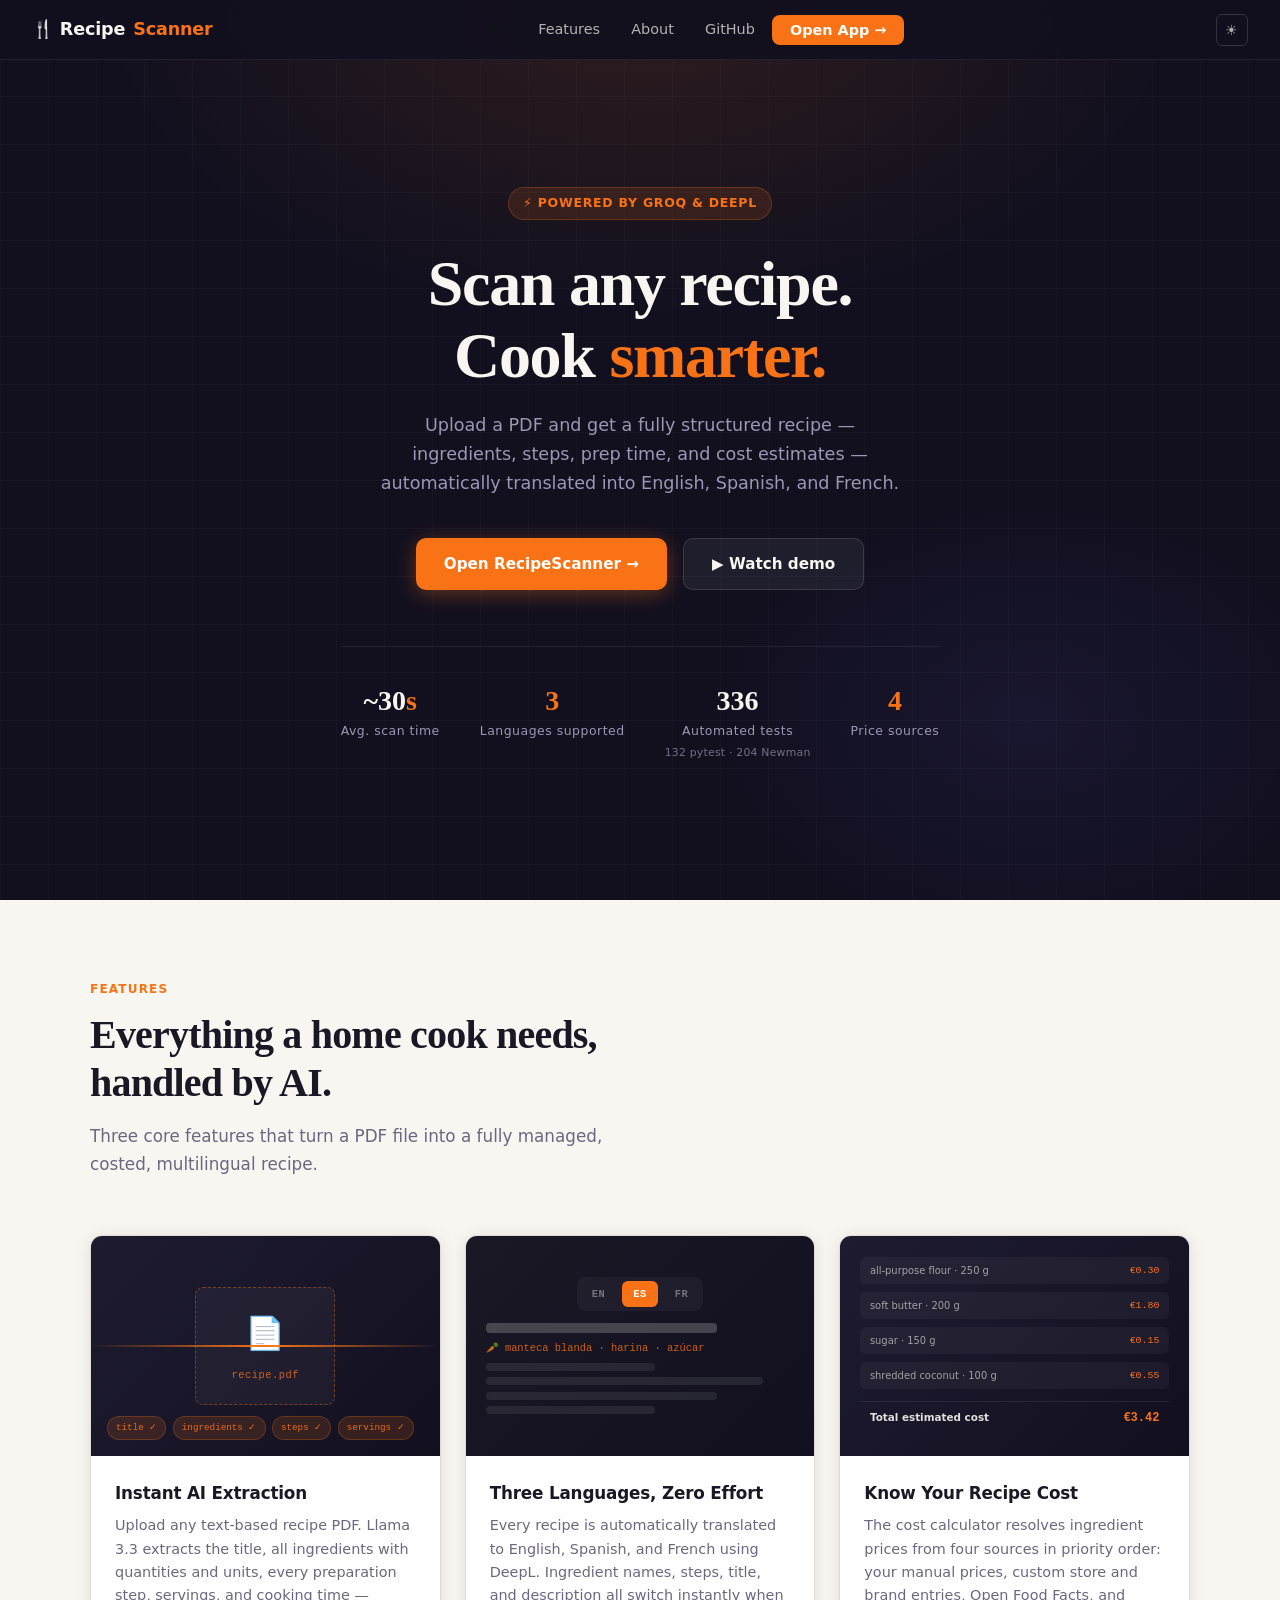
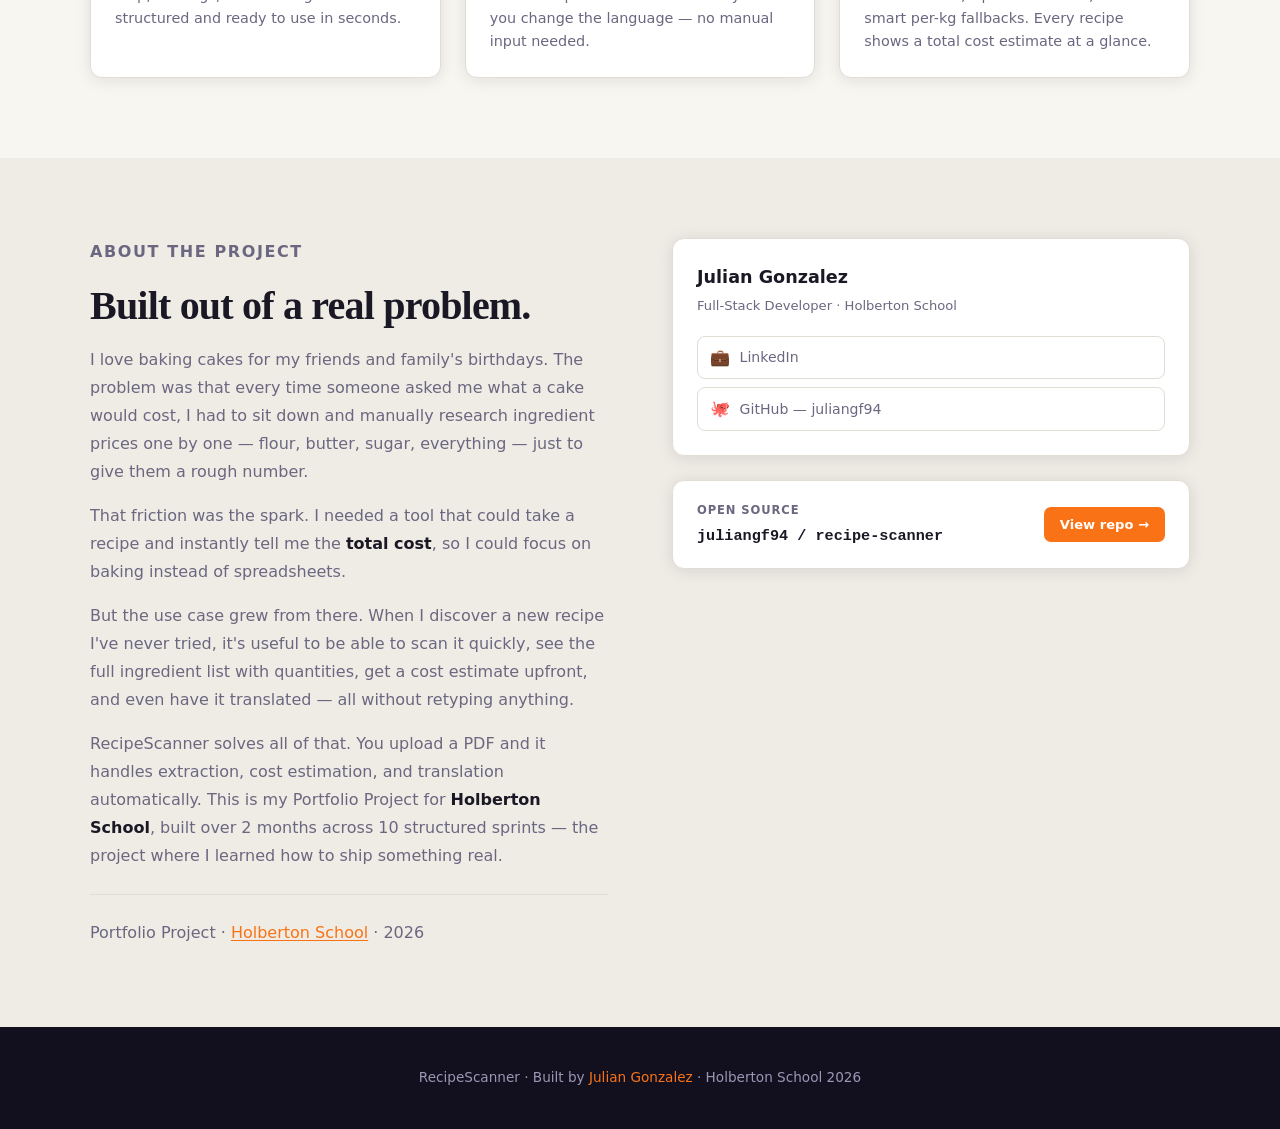
==== landing_page/index.html @ d2ea1125 "feat: show pytest/Newman breakdown under test count on landing page Add "132 pytest · 204 Newman" su" ====
<!doctype html>
<html lang="en" data-theme="light">
<head>
  <meta charset="UTF-8">
  <meta name="viewport" content="width=device-width, initial-scale=1.0">
  <title>RecipeScanner — AI-Powered Recipe Management</title>
  <meta name="description" content="Upload any recipe PDF and get a fully structured recipe with ingredients, steps, and cost estimates — in three languages. Powered by Llama 3.3.">
  <link rel="icon" href="data:image/svg+xml,<svg xmlns=%22http://www.w3.org/2000/svg%22 viewBox=%220 0 100 100%22><text y=%22.9em%22 font-size=%2290%22>🍽️</text></svg>">
  <link rel="stylesheet" href="style.css">
</head>
<body>

  <!-- ── Nav ──────────────────────────────────────────────────────────── -->
  <nav>
    <a href="#" class="nav-logo">🍴 Recipe<span>Scanner</span></a>
    <ul class="nav-links">
      <li><a href="#features">Features</a></li>
      <li><a href="#about">About</a></li>
      <li><a href="https://github.com/juliangf94/recipe-scanner" target="_blank" rel="noopener">GitHub</a></li>
      <li><a href="https://recipes-scanner.netlify.app" target="_blank" rel="noopener" class="nav-cta">Open App →</a></li>
    </ul>
    <button class="nav-theme" onclick="toggleTheme()" title="Toggle theme" aria-label="Toggle dark/light mode">☀</button>
  </nav>

  <!-- ── Hero ─────────────────────────────────────────────────────────── -->
  <section class="hero" id="home">
    <div class="hero-content">
      <div class="hero-eyebrow">⚡ Powered by Groq &amp; DeepL</div>
      <h1>
        Scan any recipe.<br>
        Cook <em>smarter.</em>
      </h1>
      <p class="hero-sub">
        Upload a PDF and get a fully structured recipe — ingredients, steps, prep time, and cost estimates — automatically translated into English, Spanish, and French.
      </p>
      <div class="hero-actions">
        <a href="https://recipes-scanner.netlify.app" target="_blank" rel="noopener" class="btn-primary">
          Open RecipeScanner →
        </a>
        <a href="https://www.youtube.com/YOUR_DEMO_VIDEO" target="_blank" rel="noopener" class="btn-secondary">
          ▶ Watch demo
        </a>
      </div>
      <div class="hero-stats">
        <div class="hero-stat">
          <div class="hero-stat-num">~30<span>s</span></div>
          <div class="hero-stat-label">Avg. scan time</div>
        </div>
        <div class="hero-stat">
          <div class="hero-stat-num"><span>3</span></div>
          <div class="hero-stat-label">Languages supported</div>
        </div>
        <div class="hero-stat">
          <div class="hero-stat-num">336</div>
          <div class="hero-stat-label">Automated tests</div>
          <div class="hero-stat-sub">132 pytest · 204 Newman</div>
        </div>
        <div class="hero-stat">
          <div class="hero-stat-num"><span>4</span></div>
          <div class="hero-stat-label">Price sources</div>
        </div>
      </div>
    </div>
  </section>

  <!-- ── Features ──────────────────────────────────────────────────────── -->
  <section id="features">
    <div class="container">
      <div class="features-header">
        <p class="section-label">Features</p>
        <h2 class="section-title">Everything a home cook needs,<br>handled by AI.</h2>
        <p class="section-sub">Three core features that turn a PDF file into a fully managed, costed, multilingual recipe.</p>
      </div>
      <div class="features-grid">

        <!-- Feature 1 -->
        <div class="feature-card">
          <div class="feature-mockup mock-scan">
            <div class="mock-scan-inner">
              <div class="mock-pdf-icon">📄</div>
              <div class="mock-pdf-label">recipe.pdf</div>
            </div>
            <div class="mock-scan-bar"></div>
            <div class="mock-chips">
              <div class="mock-chip">title ✓</div>
              <div class="mock-chip">ingredients ✓</div>
              <div class="mock-chip">steps ✓</div>
              <div class="mock-chip">servings ✓</div>
            </div>
          </div>
          <div class="feature-body">
            <h3>Instant AI Extraction</h3>
            <p>Upload any text-based recipe PDF. Llama 3.3 extracts the title, all ingredients with quantities and units, every preparation step, servings, and cooking time — structured and ready to use in seconds.</p>
          </div>
        </div>

        <!-- Feature 2 -->
        <div class="feature-card">
          <div class="feature-mockup mock-lang">
            <div class="mock-lang-tabs">
              <div class="mock-lang-tab">EN</div>
              <div class="mock-lang-tab active">ES</div>
              <div class="mock-lang-tab">FR</div>
            </div>
            <div class="mock-recipe-lines">
              <div class="mock-line bold medium"></div>
              <div class="mock-lang-ing">🥕 manteca blanda · harina · azúcar</div>
              <div class="mock-line short"></div>
              <div class="mock-line long"></div>
              <div class="mock-line medium"></div>
              <div class="mock-line short"></div>
            </div>
          </div>
          <div class="feature-body">
            <h3>Three Languages, Zero Effort</h3>
            <p>Every recipe is automatically translated to English, Spanish, and French using DeepL. Ingredient names, steps, title, and description all switch instantly when you change the language — no manual input needed.</p>
          </div>
        </div>

        <!-- Feature 3 -->
        <div class="feature-card">
          <div class="feature-mockup mock-cost">
            <div class="mock-cost-row">
              <span class="mock-cost-name">all-purpose flour · 250 g</span>
              <span class="mock-cost-price">€0.30</span>
            </div>
            <div class="mock-cost-row">
              <span class="mock-cost-name">soft butter · 200 g</span>
              <span class="mock-cost-price">€1.80</span>
            </div>
            <div class="mock-cost-row">
              <span class="mock-cost-name">sugar · 150 g</span>
              <span class="mock-cost-price">€0.15</span>
            </div>
            <div class="mock-cost-row">
              <span class="mock-cost-name">shredded coconut · 100 g</span>
              <span class="mock-cost-price">€0.55</span>
            </div>
            <div class="mock-cost-total">
              <span class="mock-total-label">Total estimated cost</span>
              <span class="mock-total-val">€3.42</span>
            </div>
          </div>
          <div class="feature-body">
            <h3>Know Your Recipe Cost</h3>
            <p>The cost calculator resolves ingredient prices from four sources in priority order: your manual prices, custom store and brand entries, Open Food Facts, and smart per-kg fallbacks. Every recipe shows a total cost estimate at a glance.</p>
          </div>
        </div>

      </div>
    </div>
  </section>

  <!-- ── About ─────────────────────────────────────────────────────────── -->
  <section id="about">
    <div class="container">
      <div class="about-grid">
        <div class="about-story">
          <p class="section-label">About the project</p>
          <h2 class="section-title">Built out of a real problem.</h2>
          <p>
            I love baking cakes for my friends and family's birthdays. The problem was that every time someone asked me what a cake would cost, I had to sit down and manually research ingredient prices one by one — flour, butter, sugar, everything — just to give them a rough number.
          </p>
          <p>
            That friction was the spark. I needed a tool that could take a recipe and instantly tell me the <strong>total cost</strong>, so I could focus on baking instead of spreadsheets.
          </p>
          <p>
            But the use case grew from there. When I discover a new recipe I've never tried, it's useful to be able to scan it quickly, see the full ingredient list with quantities, get a cost estimate upfront, and even have it translated — all without retyping anything.
          </p>
          <p>
            RecipeScanner solves all of that. You upload a PDF and it handles extraction, cost estimation, and translation automatically. This is my Portfolio Project for <strong>Holberton School</strong>, built over 2 months across 10 structured sprints — the project where I learned how to ship something real.
          </p>
          <p class="holberton-note">
            Portfolio Project · <a href="https://www.holbertonschool.com" target="_blank" rel="noopener">Holberton School</a> · 2026
          </p>
        </div>
        <div class="about-links">
          <div class="about-dev-card">
            <div class="about-dev-name">Julian Gonzalez</div>
            <div class="about-dev-role">Full-Stack Developer · Holberton School</div>
            <div class="about-social-links">
              <a href="https://linkedin.com/in/julian-gonzalez-fernandez" target="_blank" rel="noopener" class="about-social-link">
                <span class="link-icon">💼</span> LinkedIn
              </a>
              <a href="https://github.com/juliangf94" target="_blank" rel="noopener" class="about-social-link">
                <span class="link-icon">🐙</span> GitHub — juliangf94
              </a>
            </div>
          </div>
          <div class="repo-card">
            <div class="repo-card-left">
              <div class="repo-card-label">Open source</div>
              <div class="repo-card-name">juliangf94 / recipe-scanner</div>
            </div>
            <a href="https://github.com/juliangf94/recipe-scanner" target="_blank" rel="noopener" class="repo-card-link">View repo →</a>
          </div>
        </div>
      </div>
    </div>
  </section>

  <!-- ── Footer ────────────────────────────────────────────────────────── -->
  <footer>
    <p>RecipeScanner · Built by <a href="https://github.com/juliangf94" target="_blank" rel="noopener">Julian Gonzalez</a> · Holberton School 2026</p>
  </footer>

  <script src="script.js"></script>

</body>
</html>
---- landing_page/style.css ----
/* ── Tokens ──────────────────────────────────────────────────────── */
:root {
  --bg:           #F8F6F1;
  --bg-alt:       #EFECE5;
  --bg-card:      #FFFFFF;
  --text:         #1A1825;
  --text-muted:   #6B6780;
  --accent:       #F97316;
  --accent-dark:  #EA6A0A;
  --border:       #E2DDD4;
  --hero-bg:      #12101F;
  --hero-text:    #F8F6F1;
  --hero-muted:   #9B97B4;
  --mono-bg:      #1E1B30;
  --shadow:       0 2px 16px rgba(18,16,31,0.10);
  --shadow-lg:    0 8px 40px rgba(18,16,31,0.14);
  --radius:       12px;
}
@media (prefers-color-scheme: dark) {
  :root {
    --bg:         #12101F;
    --bg-alt:     #1A1825;
    --bg-card:    #1E1B30;
    --text:       #F0EDE8;
    --text-muted: #9B97B4;
    --border:     #2D2A3E;
    --shadow:     0 2px 16px rgba(0,0,0,0.4);
    --shadow-lg:  0 8px 40px rgba(0,0,0,0.5);
  }
}
:root[data-theme="dark"] {
  --bg:         #12101F;
  --bg-alt:     #1A1825;
  --bg-card:    #1E1B30;
  --text:       #F0EDE8;
  --text-muted: #9B97B4;
  --border:     #2D2A3E;
  --shadow:     0 2px 16px rgba(0,0,0,0.4);
  --shadow-lg:  0 8px 40px rgba(0,0,0,0.5);
}
:root[data-theme="light"] {
  --bg:         #F8F6F1;
  --bg-alt:     #EFECE5;
  --bg-card:    #FFFFFF;
  --text:       #1A1825;
  --text-muted: #6B6780;
  --border:     #E2DDD4;
  --shadow:     0 2px 16px rgba(18,16,31,0.10);
  --shadow-lg:  0 8px 40px rgba(18,16,31,0.14);
}

/* ── Reset ───────────────────────────────────────────────────────── */
*, *::before, *::after { box-sizing: border-box; margin: 0; padding: 0; }
html { scroll-behavior: smooth; }
body {
  font-family: system-ui, -apple-system, 'Segoe UI', sans-serif;
  background: var(--bg);
  color: var(--text);
  line-height: 1.6;
  -webkit-font-smoothing: antialiased;
}
img { max-width: 100%; display: block; }
a { color: inherit; text-decoration: none; }

/* ── Nav ─────────────────────────────────────────────────────────── */
nav {
  position: fixed; top: 0; left: 0; right: 0;
  z-index: 100;
  background: rgba(18, 16, 31, 0.92);
  backdrop-filter: blur(12px);
  -webkit-backdrop-filter: blur(12px);
  border-bottom: 1px solid rgba(255,255,255,0.07);
  padding: 0 2rem;
  height: 60px;
  display: flex;
  align-items: center;
  justify-content: space-between;
  gap: 2rem;
}
.nav-logo {
  font-family: system-ui, sans-serif;
  font-weight: 700;
  font-size: 1.1rem;
  color: #F8F6F1;
  display: flex;
  align-items: center;
  gap: 0.5rem;
  letter-spacing: -0.01em;
}
.nav-logo span { color: var(--accent); }
.nav-links {
  display: flex;
  align-items: center;
  gap: 0.25rem;
  list-style: none;
}
.nav-links a {
  color: rgba(248,246,241,0.7);
  font-size: 0.9rem;
  padding: 0.4rem 0.85rem;
  border-radius: 6px;
  transition: color 0.15s, background 0.15s;
}
.nav-links a:hover { color: #F8F6F1; background: rgba(255,255,255,0.07); }
.nav-cta {
  background: var(--accent);
  color: #fff !important;
  font-weight: 600;
  padding: 0.45rem 1.1rem !important;
  border-radius: 8px !important;
  transition: background 0.15s !important;
}
.nav-cta:hover { background: var(--accent-dark) !important; }
.nav-theme {
  background: none;
  border: 1px solid rgba(255,255,255,0.15);
  color: rgba(248,246,241,0.7);
  width: 32px; height: 32px;
  border-radius: 6px;
  cursor: pointer;
  font-size: 0.9rem;
  display: flex; align-items: center; justify-content: center;
  transition: border-color 0.15s, color 0.15s;
}
.nav-theme:hover { border-color: rgba(255,255,255,0.3); color: #F8F6F1; }

/* ── Hero ────────────────────────────────────────────────────────── */
.hero {
  background: var(--hero-bg);
  min-height: 100vh;
  display: flex;
  flex-direction: column;
  align-items: center;
  justify-content: center;
  text-align: center;
  padding: 8rem 2rem 5rem;
  position: relative;
  overflow: hidden;
}
.hero::before {
  content: '';
  position: absolute; inset: 0;
  background:
    radial-gradient(ellipse 60% 50% at 50% 0%, rgba(249,115,22,0.12) 0%, transparent 70%),
    radial-gradient(ellipse 40% 40% at 80% 80%, rgba(107,92,246,0.08) 0%, transparent 60%);
  pointer-events: none;
}
/* Subtle grid */
.hero::after {
  content: '';
  position: absolute; inset: 0;
  background-image:
    linear-gradient(rgba(255,255,255,0.025) 1px, transparent 1px),
    linear-gradient(90deg, rgba(255,255,255,0.025) 1px, transparent 1px);
  background-size: 48px 48px;
  pointer-events: none;
}
.hero-content { position: relative; z-index: 1; max-width: 760px; }
.hero-eyebrow {
  display: inline-flex;
  align-items: center;
  gap: 0.5rem;
  background: rgba(249,115,22,0.12);
  border: 1px solid rgba(249,115,22,0.25);
  color: var(--accent);
  font-size: 0.78rem;
  font-weight: 600;
  letter-spacing: 0.06em;
  text-transform: uppercase;
  padding: 0.35rem 0.85rem;
  border-radius: 100px;
  margin-bottom: 1.75rem;
}
.hero h1 {
  font-family: Georgia, 'Times New Roman', serif;
  font-size: clamp(2.4rem, 6vw, 4rem);
  font-weight: 700;
  line-height: 1.12;
  color: var(--hero-text);
  letter-spacing: -0.02em;
  text-wrap: balance;
  margin-bottom: 1.25rem;
}
.hero h1 em {
  font-style: normal;
  color: var(--accent);
}
.hero-sub {
  font-size: 1.1rem;
  color: var(--hero-muted);
  max-width: 540px;
  margin: 0 auto 2.5rem;
  line-height: 1.65;
  text-wrap: balance;
}
.hero-actions {
  display: flex;
  gap: 1rem;
  justify-content: center;
  flex-wrap: wrap;
}
.btn-primary {
  display: inline-flex;
  align-items: center;
  gap: 0.5rem;
  background: var(--accent);
  color: #fff;
  font-weight: 700;
  font-size: 0.95rem;
  padding: 0.8rem 1.75rem;
  border-radius: 10px;
  transition: background 0.15s, transform 0.15s;
  box-shadow: 0 4px 20px rgba(249,115,22,0.35);
}
.btn-primary:hover { background: var(--accent-dark); transform: translateY(-1px); }
.btn-secondary {
  display: inline-flex;
  align-items: center;
  gap: 0.5rem;
  background: rgba(255,255,255,0.06);
  color: var(--hero-text);
  font-weight: 600;
  font-size: 0.95rem;
  padding: 0.8rem 1.75rem;
  border-radius: 10px;
  border: 1px solid rgba(255,255,255,0.12);
  transition: background 0.15s;
}
.btn-secondary:hover { background: rgba(255,255,255,0.1); }
.hero-stats {
  display: flex;
  gap: 2.5rem;
  justify-content: center;
  margin-top: 3.5rem;
  padding-top: 2.5rem;
  border-top: 1px solid rgba(255,255,255,0.07);
  flex-wrap: wrap;
}
.hero-stat { text-align: center; }
.hero-stat-num {
  font-family: Georgia, serif;
  font-size: 1.75rem;
  font-weight: 700;
  color: var(--hero-text);
  line-height: 1;
}
.hero-stat-num span { color: var(--accent); }
.hero-stat-label {
  font-size: 0.78rem;
  color: var(--hero-muted);
  letter-spacing: 0.04em;
  margin-top: 0.35rem;
}
.hero-stat-sub {
  font-size: 0.68rem;
  color: var(--hero-muted);
  opacity: 0.7;
  margin-top: 0.2rem;
  letter-spacing: 0.02em;
}

/* ── Sections ────────────────────────────────────────────────────── */
section { padding: 5rem 2rem; }
.container { max-width: 1100px; margin: 0 auto; }
.section-label {
  font-size: 0.75rem;
  font-weight: 700;
  letter-spacing: 0.1em;
  text-transform: uppercase;
  color: var(--accent);
  margin-bottom: 0.75rem;
}
.section-title {
  font-family: Georgia, 'Times New Roman', serif;
  font-size: clamp(1.75rem, 3.5vw, 2.5rem);
  font-weight: 700;
  letter-spacing: -0.02em;
  line-height: 1.2;
  color: var(--text);
  text-wrap: balance;
  margin-bottom: 1rem;
}
.section-sub {
  font-size: 1.05rem;
  color: var(--text-muted);
  max-width: 520px;
  line-height: 1.65;
}

/* ── Features ────────────────────────────────────────────────────── */
#features { background: var(--bg); }
.features-header { margin-bottom: 3.5rem; }
.features-grid {
  display: grid;
  grid-template-columns: repeat(3, 1fr);
  gap: 1.5rem;
}
.feature-card {
  background: var(--bg-card);
  border: 1px solid var(--border);
  border-radius: var(--radius);
  overflow: hidden;
  box-shadow: var(--shadow);
  transition: box-shadow 0.2s, transform 0.2s;
}
.feature-card:hover {
  box-shadow: var(--shadow-lg);
  transform: translateY(-3px);
}
.feature-mockup {
  height: 220px;
  background: var(--mono-bg);
  display: flex;
  align-items: center;
  justify-content: center;
  position: relative;
  overflow: hidden;
}
/* Mockup 1 — PDF scanner */
.mock-scan {
  background: linear-gradient(135deg, #1E1B30 0%, #12101F 100%);
}
.mock-scan-inner {
  width: 140px;
  background: rgba(255,255,255,0.04);
  border: 1.5px dashed rgba(249,115,22,0.4);
  border-radius: 8px;
  padding: 1.25rem;
  text-align: center;
}
.mock-pdf-icon {
  font-size: 2rem;
  margin-bottom: 0.5rem;
}
.mock-pdf-label {
  font-size: 0.65rem;
  color: rgba(249,115,22,0.8);
  font-family: 'Courier New', monospace;
  letter-spacing: 0.05em;
}
.mock-scan-bar {
  position: absolute;
  left: 0; right: 0;
  height: 2px;
  background: linear-gradient(90deg, transparent, var(--accent), transparent);
  animation: scan-anim 2.5s ease-in-out infinite;
}
@keyframes scan-anim {
  0%   { top: 20%; opacity: 0; }
  10%  { opacity: 1; }
  90%  { opacity: 1; }
  100% { top: 80%; opacity: 0; }
}
.mock-chips {
  position: absolute;
  bottom: 1rem; left: 1rem; right: 1rem;
  display: flex; gap: 0.4rem; flex-wrap: wrap;
}
.mock-chip {
  background: rgba(249,115,22,0.15);
  border: 1px solid rgba(249,115,22,0.25);
  color: rgba(249,115,22,0.9);
  font-size: 0.58rem;
  font-family: 'Courier New', monospace;
  padding: 0.2rem 0.5rem;
  border-radius: 100px;
}
/* Mockup 2 — Multilingual */
.mock-lang {
  background: linear-gradient(135deg, #1A1825 0%, #12101F 100%);
  flex-direction: column;
  gap: 0.75rem;
  padding: 1.25rem;
}
.mock-lang-tabs {
  display: flex;
  gap: 0.35rem;
  background: rgba(255,255,255,0.04);
  padding: 0.25rem;
  border-radius: 8px;
}
.mock-lang-tab {
  font-size: 0.65rem;
  font-weight: 700;
  font-family: 'Courier New', monospace;
  padding: 0.3rem 0.7rem;
  border-radius: 6px;
  color: rgba(248,246,241,0.4);
  letter-spacing: 0.05em;
}
.mock-lang-tab.active {
  background: var(--accent);
  color: #fff;
}
.mock-recipe-lines { width: 100%; display: flex; flex-direction: column; gap: 0.4rem; }
.mock-line {
  height: 8px;
  border-radius: 4px;
  background: rgba(255,255,255,0.08);
}
.mock-line.bold { background: rgba(255,255,255,0.2); height: 10px; }
.mock-line.short { width: 55%; }
.mock-line.medium { width: 75%; }
.mock-line.long { width: 90%; }
.mock-lang-ing {
  font-size: 0.65rem;
  font-family: 'Courier New', monospace;
  color: rgba(249,115,22,0.8);
}
/* Mockup 3 — Cost calculator */
.mock-cost {
  background: linear-gradient(135deg, #1E1B30 0%, #12101F 100%);
  flex-direction: column;
  gap: 0.5rem;
  padding: 1.25rem;
}
.mock-cost-row {
  display: flex;
  justify-content: space-between;
  align-items: center;
  padding: 0.35rem 0.6rem;
  background: rgba(255,255,255,0.04);
  border-radius: 6px;
  width: 100%;
}
.mock-cost-name {
  font-size: 0.62rem;
  color: rgba(248,246,241,0.6);
  font-family: system-ui, sans-serif;
}
.mock-cost-price {
  font-size: 0.62rem;
  color: var(--accent);
  font-family: 'Courier New', monospace;
  font-variant-numeric: tabular-nums;
}
.mock-cost-total {
  display: flex;
  justify-content: space-between;
  width: 100%;
  padding: 0.4rem 0.6rem;
  border-top: 1px solid rgba(255,255,255,0.08);
  margin-top: 0.25rem;
}
.mock-total-label {
  font-size: 0.65rem;
  font-weight: 700;
  color: rgba(248,246,241,0.9);
  font-family: system-ui, sans-serif;
}
.mock-total-val {
  font-size: 0.75rem;
  font-weight: 700;
  color: var(--accent);
  font-family: 'Courier New', monospace;
}

.feature-body { padding: 1.5rem; }
.feature-body h3 {
  font-size: 1.05rem;
  font-weight: 700;
  color: var(--text);
  margin-bottom: 0.5rem;
  letter-spacing: -0.01em;
}
.feature-body p {
  font-size: 0.9rem;
  color: var(--text-muted);
  line-height: 1.6;
}

/* ── About ───────────────────────────────────────────────────────── */
#about { background: var(--bg-alt); }
.about-grid {
  display: grid;
  grid-template-columns: 1fr 1fr;
  gap: 4rem;
  align-items: start;
}
.about-story { }
.about-story p {
  font-size: 1rem;
  color: var(--text-muted);
  line-height: 1.75;
  margin-bottom: 1rem;
}
.about-story p:last-child { margin-bottom: 0; }
.about-story strong { color: var(--text); font-weight: 600; }
.about-links { display: flex; flex-direction: column; gap: 1.5rem; }
.about-dev-card {
  background: var(--bg-card);
  border: 1px solid var(--border);
  border-radius: var(--radius);
  padding: 1.5rem;
  box-shadow: var(--shadow);
}
.about-dev-name {
  font-size: 1.1rem;
  font-weight: 700;
  color: var(--text);
  margin-bottom: 0.25rem;
}
.about-dev-role {
  font-size: 0.82rem;
  color: var(--text-muted);
  margin-bottom: 1.25rem;
}
.about-social-links {
  display: flex;
  flex-direction: column;
  gap: 0.5rem;
}
.about-social-link {
  display: flex;
  align-items: center;
  gap: 0.6rem;
  font-size: 0.88rem;
  color: var(--text-muted);
  padding: 0.5rem 0.75rem;
  border-radius: 8px;
  border: 1px solid var(--border);
  transition: border-color 0.15s, color 0.15s, background 0.15s;
}
.about-social-link:hover {
  border-color: var(--accent);
  color: var(--accent);
  background: rgba(249,115,22,0.04);
}
.about-social-link .link-icon { font-size: 1rem; flex-shrink: 0; }
.repo-card {
  background: var(--bg-card);
  border: 1px solid var(--border);
  border-radius: var(--radius);
  padding: 1.25rem 1.5rem;
  box-shadow: var(--shadow);
  display: flex;
  align-items: center;
  justify-content: space-between;
  gap: 1rem;
}
.repo-card-left { }
.repo-card-label {
  font-size: 0.72rem;
  font-weight: 700;
  letter-spacing: 0.08em;
  text-transform: uppercase;
  color: var(--text-muted);
  margin-bottom: 0.25rem;
}
.repo-card-name {
  font-family: 'Courier New', monospace;
  font-size: 0.95rem;
  color: var(--text);
  font-weight: 600;
}
.repo-card-link {
  background: var(--accent);
  color: #fff;
  font-size: 0.82rem;
  font-weight: 700;
  padding: 0.45rem 1rem;
  border-radius: 7px;
  white-space: nowrap;
  transition: background 0.15s;
}
.repo-card-link:hover { background: var(--accent-dark); }
.holberton-note {
  font-size: 0.82rem;
  color: var(--text-muted);
  margin-top: 1.5rem;
  padding-top: 1.5rem;
  border-top: 1px solid var(--border);
  line-height: 1.6;
}
.holberton-note a { color: var(--accent); text-decoration: underline; text-underline-offset: 2px; }

/* ── Footer ──────────────────────────────────────────────────────── */
footer {
  background: var(--hero-bg);
  color: var(--hero-muted);
  text-align: center;
  padding: 2.5rem 2rem;
  font-size: 0.85rem;
}
footer a { color: var(--accent); }

/* ── Responsive ──────────────────────────────────────────────────── */
@media (max-width: 900px) {
  .features-grid { grid-template-columns: 1fr; max-width: 480px; margin: 0 auto; }
  .about-grid { grid-template-columns: 1fr; gap: 2.5rem; }
}
@media (max-width: 640px) {
  nav { padding: 0 1rem; }
  .nav-links { display: none; }
  .hero { padding: 7rem 1.25rem 4rem; }
  section { padding: 3.5rem 1.25rem; }
  .hero-stats { gap: 1.5rem; }
}
@media (prefers-reduced-motion: reduce) {
  .mock-scan-bar { animation: none; top: 50%; opacity: 0.5; }
  * { transition-duration: 0.01ms !important; }
}
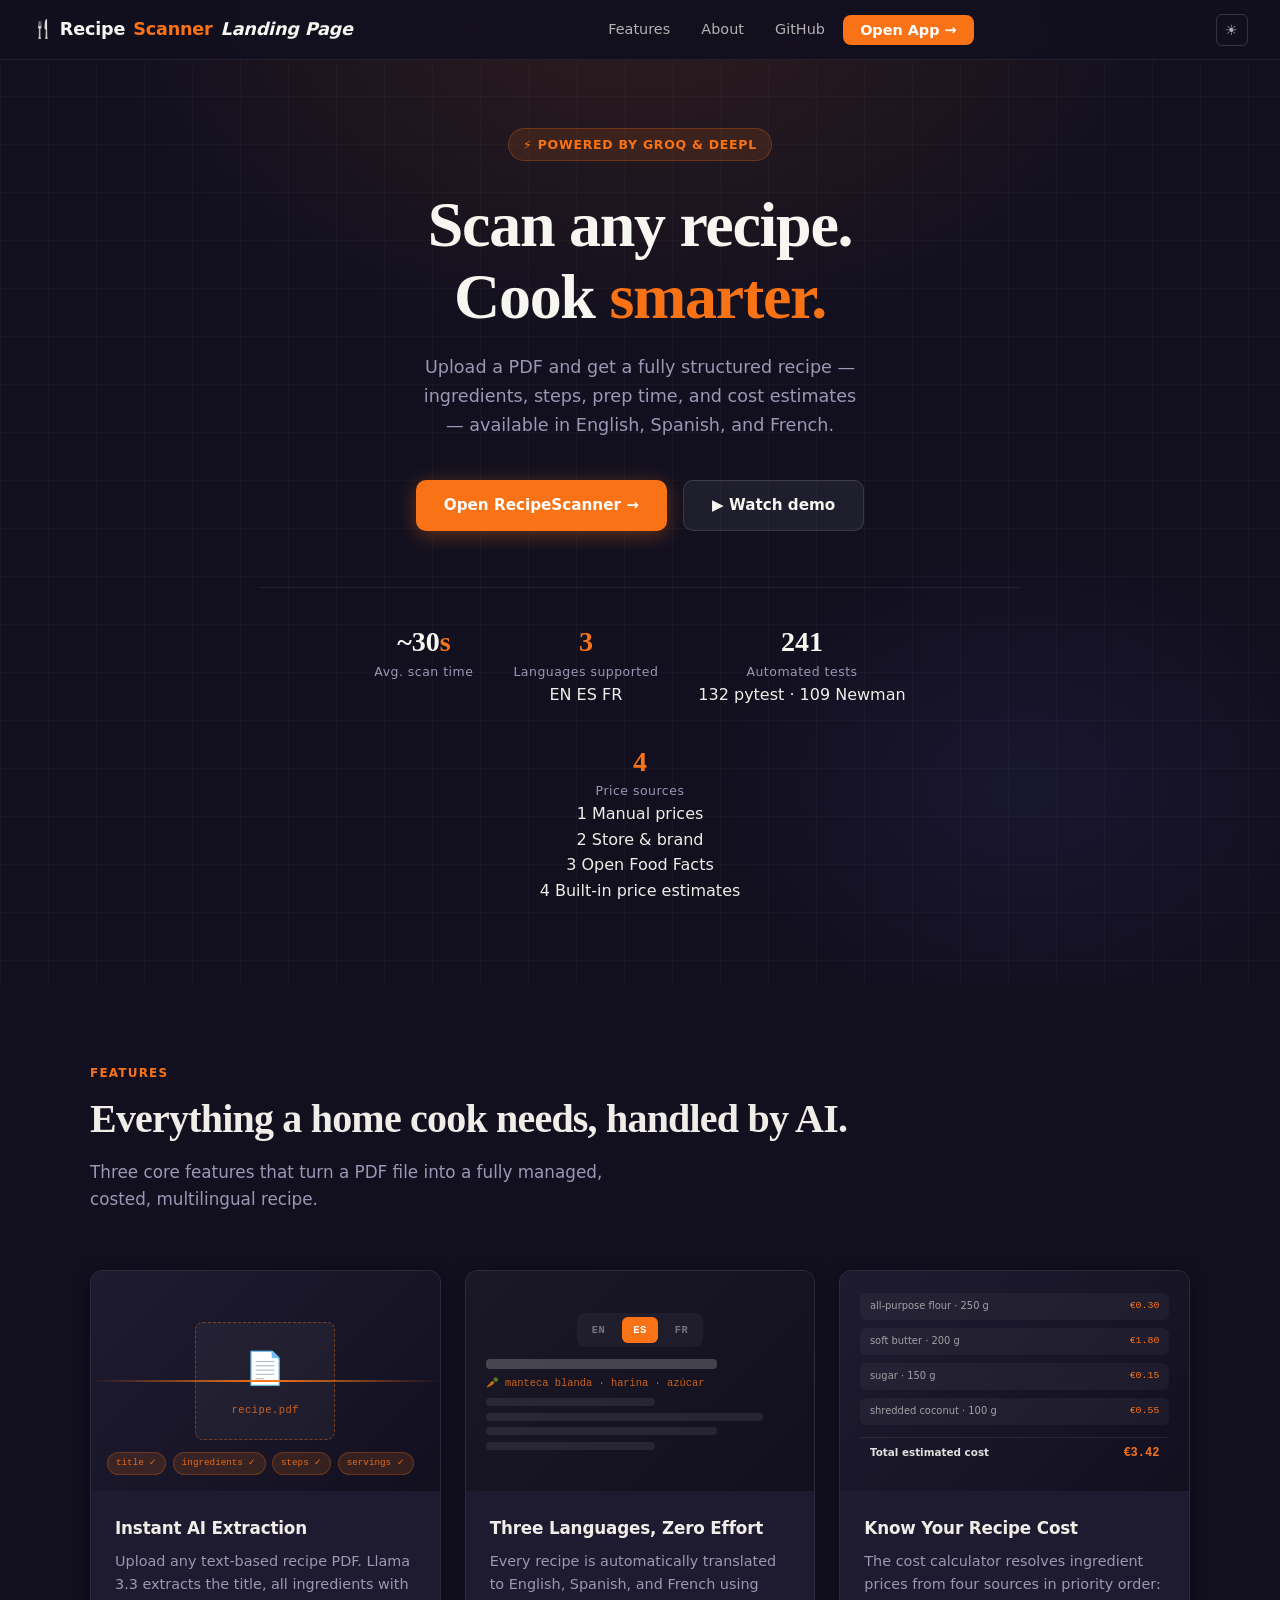
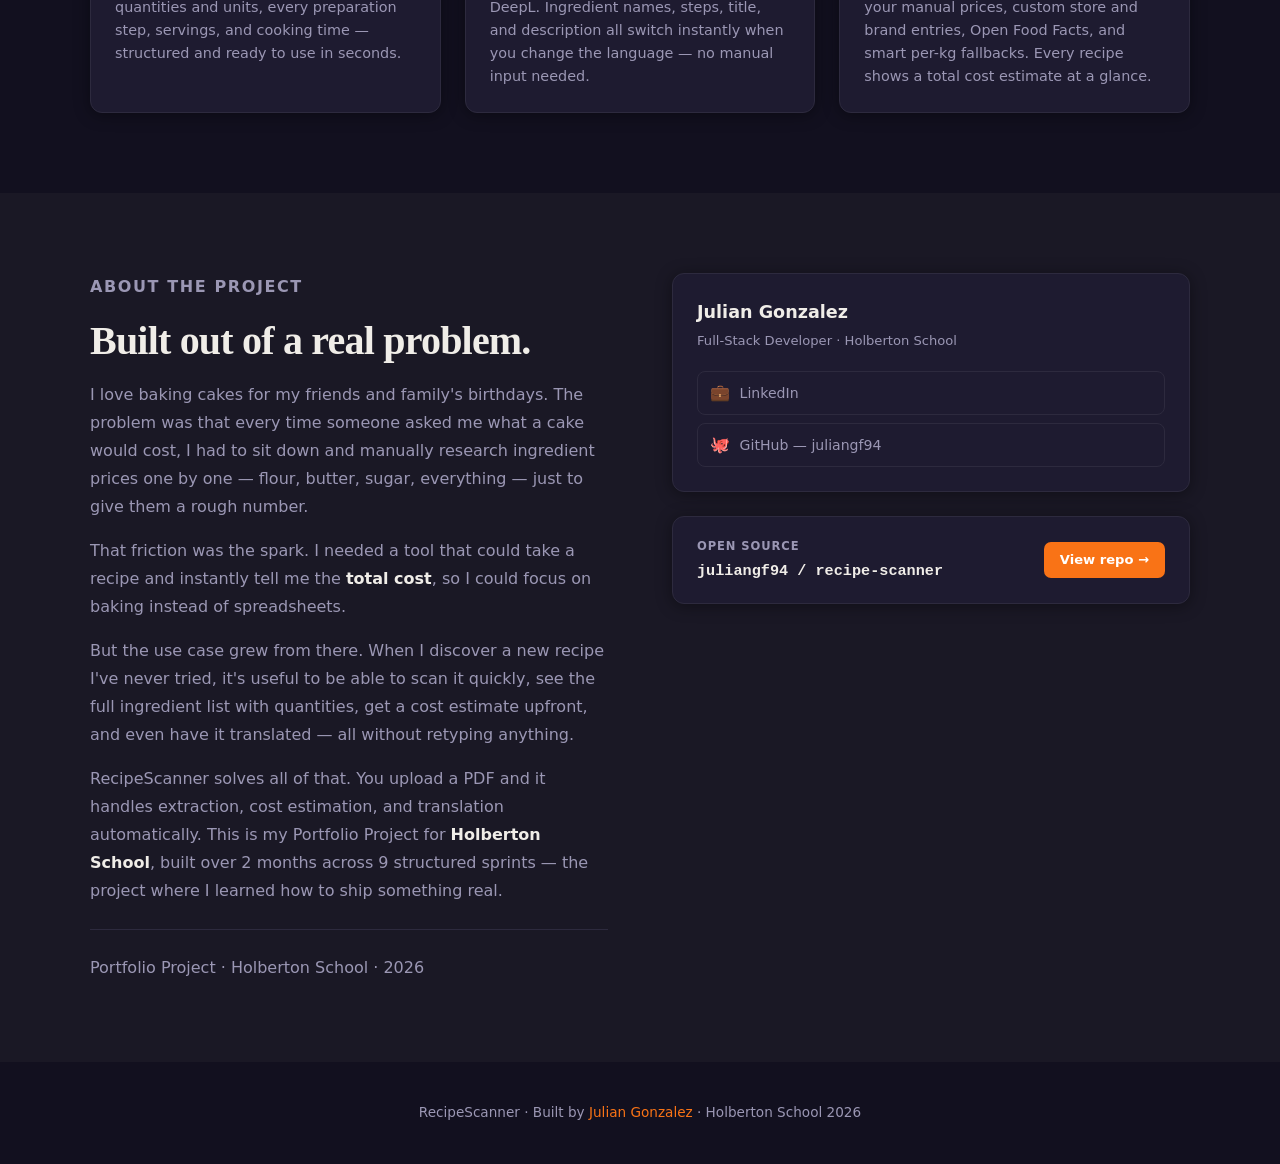
==== commit 88417bdb: "fix: correct test count to 241 (132 pytest + 109 Newman requests) 336 mixed pytest test-functions wi" ====
--- a/landing_page/index.html
+++ b/landing_page/index.html
@@ -1,5 +1,5 @@
 <!doctype html>
-<html lang="en" data-theme="light">
+<html lang="en" data-theme="dark">
 <head>
   <meta charset="UTF-8">
   <meta name="viewport" content="width=device-width, initial-scale=1.0">
@@ -12,7 +12,7 @@
 
   <!-- ── Nav ──────────────────────────────────────────────────────────── -->
   <nav>
-    <a href="#" class="nav-logo">🍴 Recipe<span>Scanner</span></a>
+    <a href="#" class="nav-logo">🍴 Recipe<span>Scanner</span> <em class="nav-logo-tag">Landing Page</em></a>
     <ul class="nav-links">
       <li><a href="#features">Features</a></li>
       <li><a href="#about">About</a></li>
@@ -31,7 +31,7 @@
         Cook <em>smarter.</em>
       </h1>
       <p class="hero-sub">
-        Upload a PDF and get a fully structured recipe — ingredients, steps, prep time, and cost estimates — automatically translated into English, Spanish, and French.
+        Upload a PDF and get a fully structured recipe — ingredients, steps, prep time, and cost estimates — available in English, Spanish, and French.
       </p>
       <div class="hero-actions">
         <a href="https://recipes-scanner.netlify.app" target="_blank" rel="noopener" class="btn-primary">
@@ -49,15 +49,26 @@
         <div class="hero-stat">
           <div class="hero-stat-num"><span>3</span></div>
           <div class="hero-stat-label">Languages supported</div>
-        </div>
-        <div class="hero-stat">
-          <div class="hero-stat-num">336</div>
+          <div class="stat-badges">
+            <span class="stat-badge">EN</span>
+            <span class="stat-badge">ES</span>
+            <span class="stat-badge">FR</span>
+          </div>
+        </div>
+        <div class="hero-stat">
+          <div class="hero-stat-num">241</div>
           <div class="hero-stat-label">Automated tests</div>
-          <div class="hero-stat-sub">132 pytest · 204 Newman</div>
+          <div class="stat-sub">132 pytest · 109 Newman</div>
         </div>
         <div class="hero-stat">
           <div class="hero-stat-num"><span>4</span></div>
           <div class="hero-stat-label">Price sources</div>
+          <div class="source-list">
+            <div class="source-item"><span class="source-num">1</span> Manual prices</div>
+            <div class="source-item"><span class="source-num">2</span> Store &amp; brand</div>
+            <div class="source-item"><span class="source-num">3</span> Open Food Facts</div>
+            <div class="source-item"><span class="source-num">4</span> Built-in price estimates</div>
+          </div>
         </div>
       </div>
     </div>
@@ -68,7 +79,7 @@
     <div class="container">
       <div class="features-header">
         <p class="section-label">Features</p>
-        <h2 class="section-title">Everything a home cook needs,<br>handled by AI.</h2>
+        <h2 class="section-title" style="white-space:nowrap">Everything a home cook needs, handled by AI.</h2>
         <p class="section-sub">Three core features that turn a PDF file into a fully managed, costed, multilingual recipe.</p>
       </div>
       <div class="features-grid">
@@ -168,10 +179,10 @@
             But the use case grew from there. When I discover a new recipe I've never tried, it's useful to be able to scan it quickly, see the full ingredient list with quantities, get a cost estimate upfront, and even have it translated — all without retyping anything.
           </p>
           <p>
-            RecipeScanner solves all of that. You upload a PDF and it handles extraction, cost estimation, and translation automatically. This is my Portfolio Project for <strong>Holberton School</strong>, built over 2 months across 10 structured sprints — the project where I learned how to ship something real.
+            RecipeScanner solves all of that. You upload a PDF and it handles extraction, cost estimation, and translation automatically. This is my Portfolio Project for <strong>Holberton School</strong>, built over 2 months across 9 structured sprints — the project where I learned how to ship something real.
           </p>
           <p class="holberton-note">
-            Portfolio Project · <a href="https://www.holbertonschool.com" target="_blank" rel="noopener">Holberton School</a> · 2026
+            Portfolio Project · Holberton School · 2026
           </p>
         </div>
         <div class="about-links">
@@ -179,7 +190,7 @@
             <div class="about-dev-name">Julian Gonzalez</div>
             <div class="about-dev-role">Full-Stack Developer · Holberton School</div>
             <div class="about-social-links">
-              <a href="https://linkedin.com/in/julian-gonzalez-fernandez" target="_blank" rel="noopener" class="about-social-link">
+              <a href="https://www.linkedin.com/in/julian-gonzalez-fernandez/" target="_blank" rel="noopener" class="about-social-link">
                 <span class="link-icon">💼</span> LinkedIn
               </a>
               <a href="https://github.com/juliangf94" target="_blank" rel="noopener" class="about-social-link">
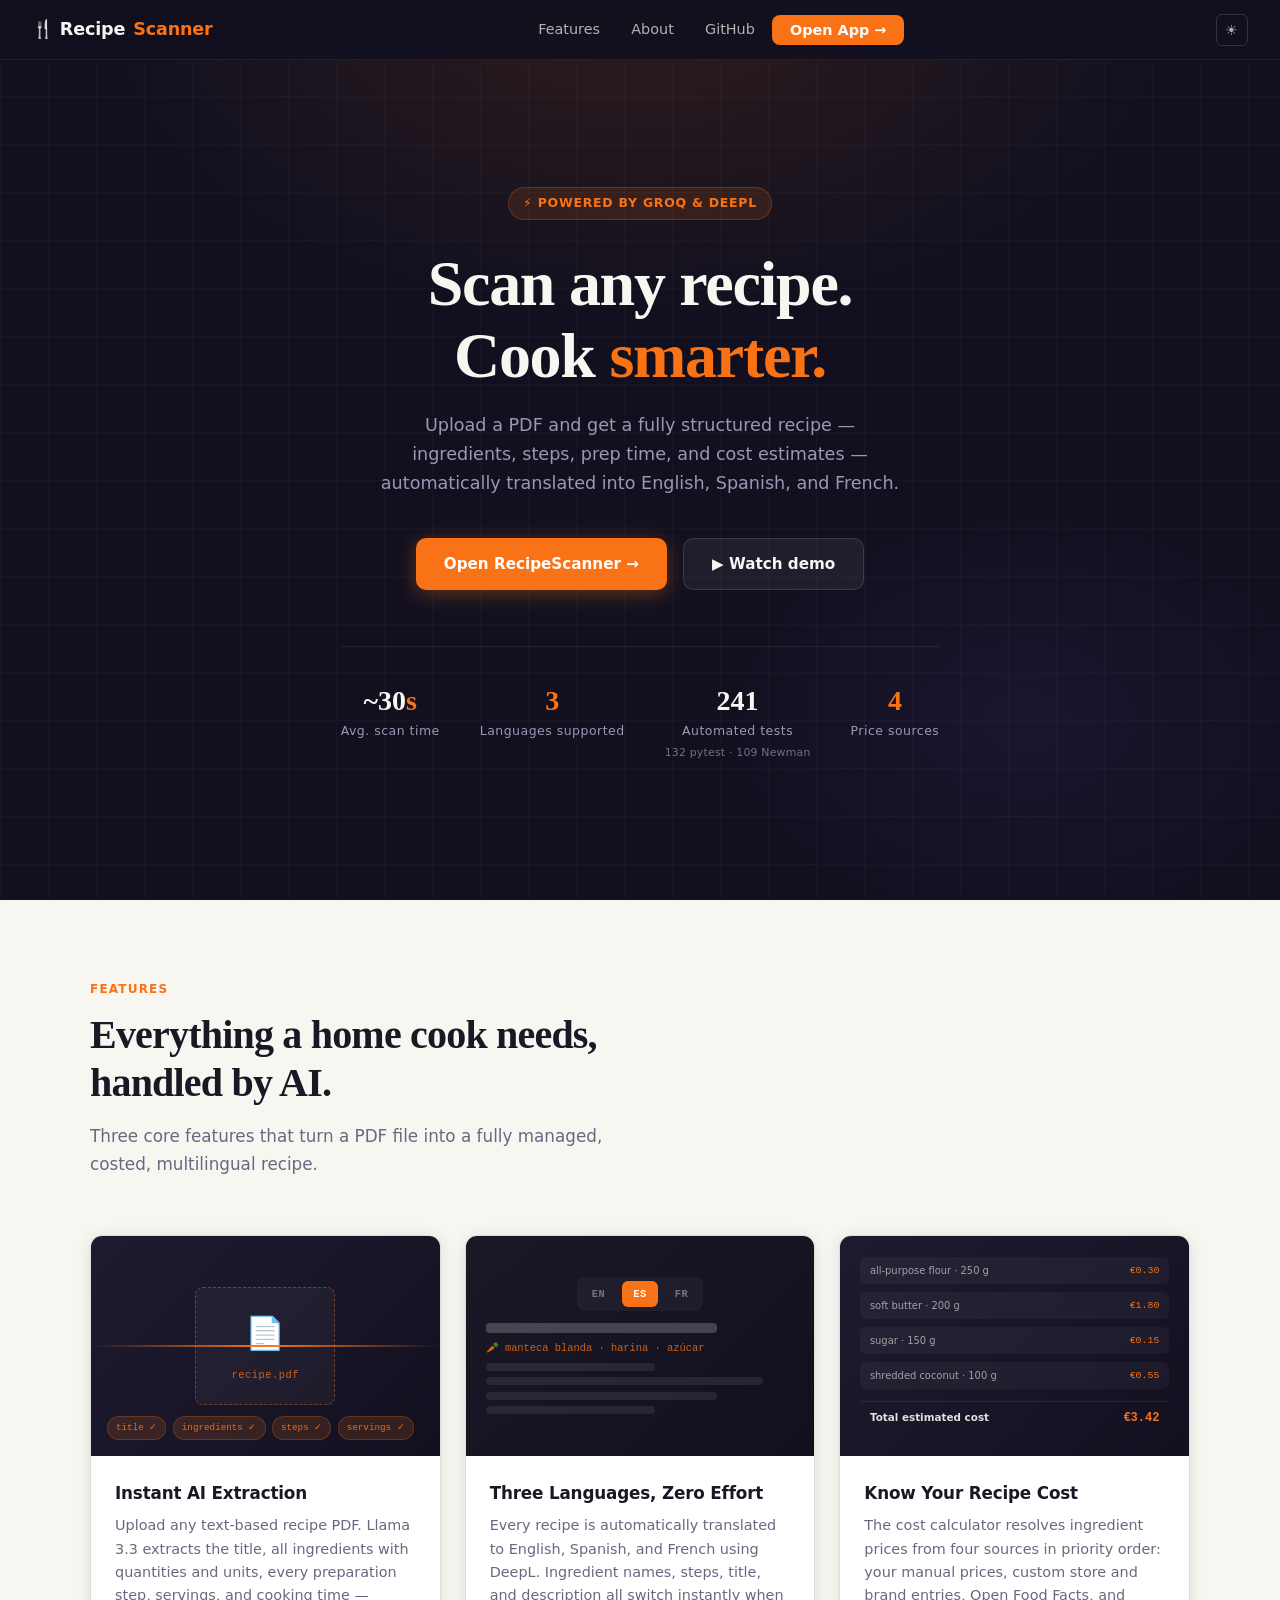
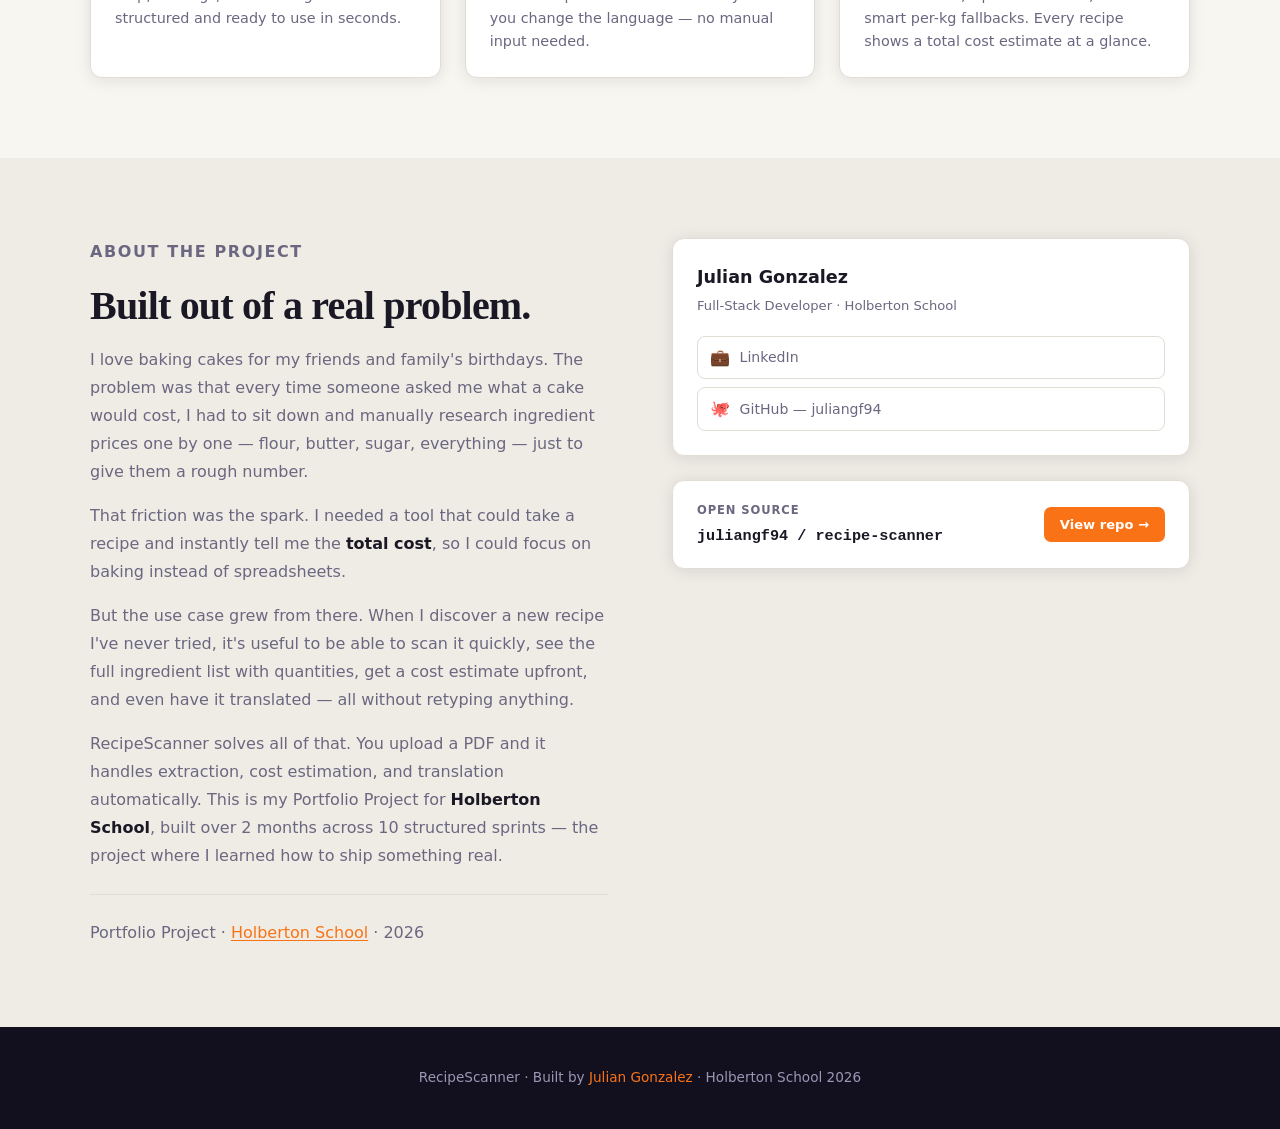
==== commit f89e5cf9: "docs: unify test count to 241 (132 pytest + 109 Newman requests) Replace the inconsistent 336 figure" ====
--- a/landing_page/index.html
+++ b/landing_page/index.html
@@ -1,5 +1,5 @@
 <!doctype html>
-<html lang="en" data-theme="dark">
+<html lang="en" data-theme="light">
 <head>
   <meta charset="UTF-8">
   <meta name="viewport" content="width=device-width, initial-scale=1.0">
@@ -12,7 +12,7 @@
 
   <!-- ── Nav ──────────────────────────────────────────────────────────── -->
   <nav>
-    <a href="#" class="nav-logo">🍴 Recipe<span>Scanner</span> <em class="nav-logo-tag">Landing Page</em></a>
+    <a href="#" class="nav-logo">🍴 Recipe<span>Scanner</span></a>
     <ul class="nav-links">
       <li><a href="#features">Features</a></li>
       <li><a href="#about">About</a></li>
@@ -31,7 +31,7 @@
         Cook <em>smarter.</em>
       </h1>
       <p class="hero-sub">
-        Upload a PDF and get a fully structured recipe — ingredients, steps, prep time, and cost estimates — available in English, Spanish, and French.
+        Upload a PDF and get a fully structured recipe — ingredients, steps, prep time, and cost estimates — automatically translated into English, Spanish, and French.
       </p>
       <div class="hero-actions">
         <a href="https://recipes-scanner.netlify.app" target="_blank" rel="noopener" class="btn-primary">
@@ -49,26 +49,15 @@
         <div class="hero-stat">
           <div class="hero-stat-num"><span>3</span></div>
           <div class="hero-stat-label">Languages supported</div>
-          <div class="stat-badges">
-            <span class="stat-badge">EN</span>
-            <span class="stat-badge">ES</span>
-            <span class="stat-badge">FR</span>
-          </div>
         </div>
         <div class="hero-stat">
           <div class="hero-stat-num">241</div>
           <div class="hero-stat-label">Automated tests</div>
-          <div class="stat-sub">132 pytest · 109 Newman</div>
+          <div class="hero-stat-sub">132 pytest · 109 Newman</div>
         </div>
         <div class="hero-stat">
           <div class="hero-stat-num"><span>4</span></div>
           <div class="hero-stat-label">Price sources</div>
-          <div class="source-list">
-            <div class="source-item"><span class="source-num">1</span> Manual prices</div>
-            <div class="source-item"><span class="source-num">2</span> Store &amp; brand</div>
-            <div class="source-item"><span class="source-num">3</span> Open Food Facts</div>
-            <div class="source-item"><span class="source-num">4</span> Built-in price estimates</div>
-          </div>
         </div>
       </div>
     </div>
@@ -79,7 +68,7 @@
     <div class="container">
       <div class="features-header">
         <p class="section-label">Features</p>
-        <h2 class="section-title" style="white-space:nowrap">Everything a home cook needs, handled by AI.</h2>
+        <h2 class="section-title">Everything a home cook needs,<br>handled by AI.</h2>
         <p class="section-sub">Three core features that turn a PDF file into a fully managed, costed, multilingual recipe.</p>
       </div>
       <div class="features-grid">
@@ -179,10 +168,10 @@
             But the use case grew from there. When I discover a new recipe I've never tried, it's useful to be able to scan it quickly, see the full ingredient list with quantities, get a cost estimate upfront, and even have it translated — all without retyping anything.
           </p>
           <p>
-            RecipeScanner solves all of that. You upload a PDF and it handles extraction, cost estimation, and translation automatically. This is my Portfolio Project for <strong>Holberton School</strong>, built over 2 months across 9 structured sprints — the project where I learned how to ship something real.
+            RecipeScanner solves all of that. You upload a PDF and it handles extraction, cost estimation, and translation automatically. This is my Portfolio Project for <strong>Holberton School</strong>, built over 2 months across 10 structured sprints — the project where I learned how to ship something real.
           </p>
           <p class="holberton-note">
-            Portfolio Project · Holberton School · 2026
+            Portfolio Project · <a href="https://www.holbertonschool.com" target="_blank" rel="noopener">Holberton School</a> · 2026
           </p>
         </div>
         <div class="about-links">
@@ -190,7 +179,7 @@
             <div class="about-dev-name">Julian Gonzalez</div>
             <div class="about-dev-role">Full-Stack Developer · Holberton School</div>
             <div class="about-social-links">
-              <a href="https://www.linkedin.com/in/julian-gonzalez-fernandez/" target="_blank" rel="noopener" class="about-social-link">
+              <a href="https://linkedin.com/in/julian-gonzalez-fernandez" target="_blank" rel="noopener" class="about-social-link">
                 <span class="link-icon">💼</span> LinkedIn
               </a>
               <a href="https://github.com/juliangf94" target="_blank" rel="noopener" class="about-social-link">
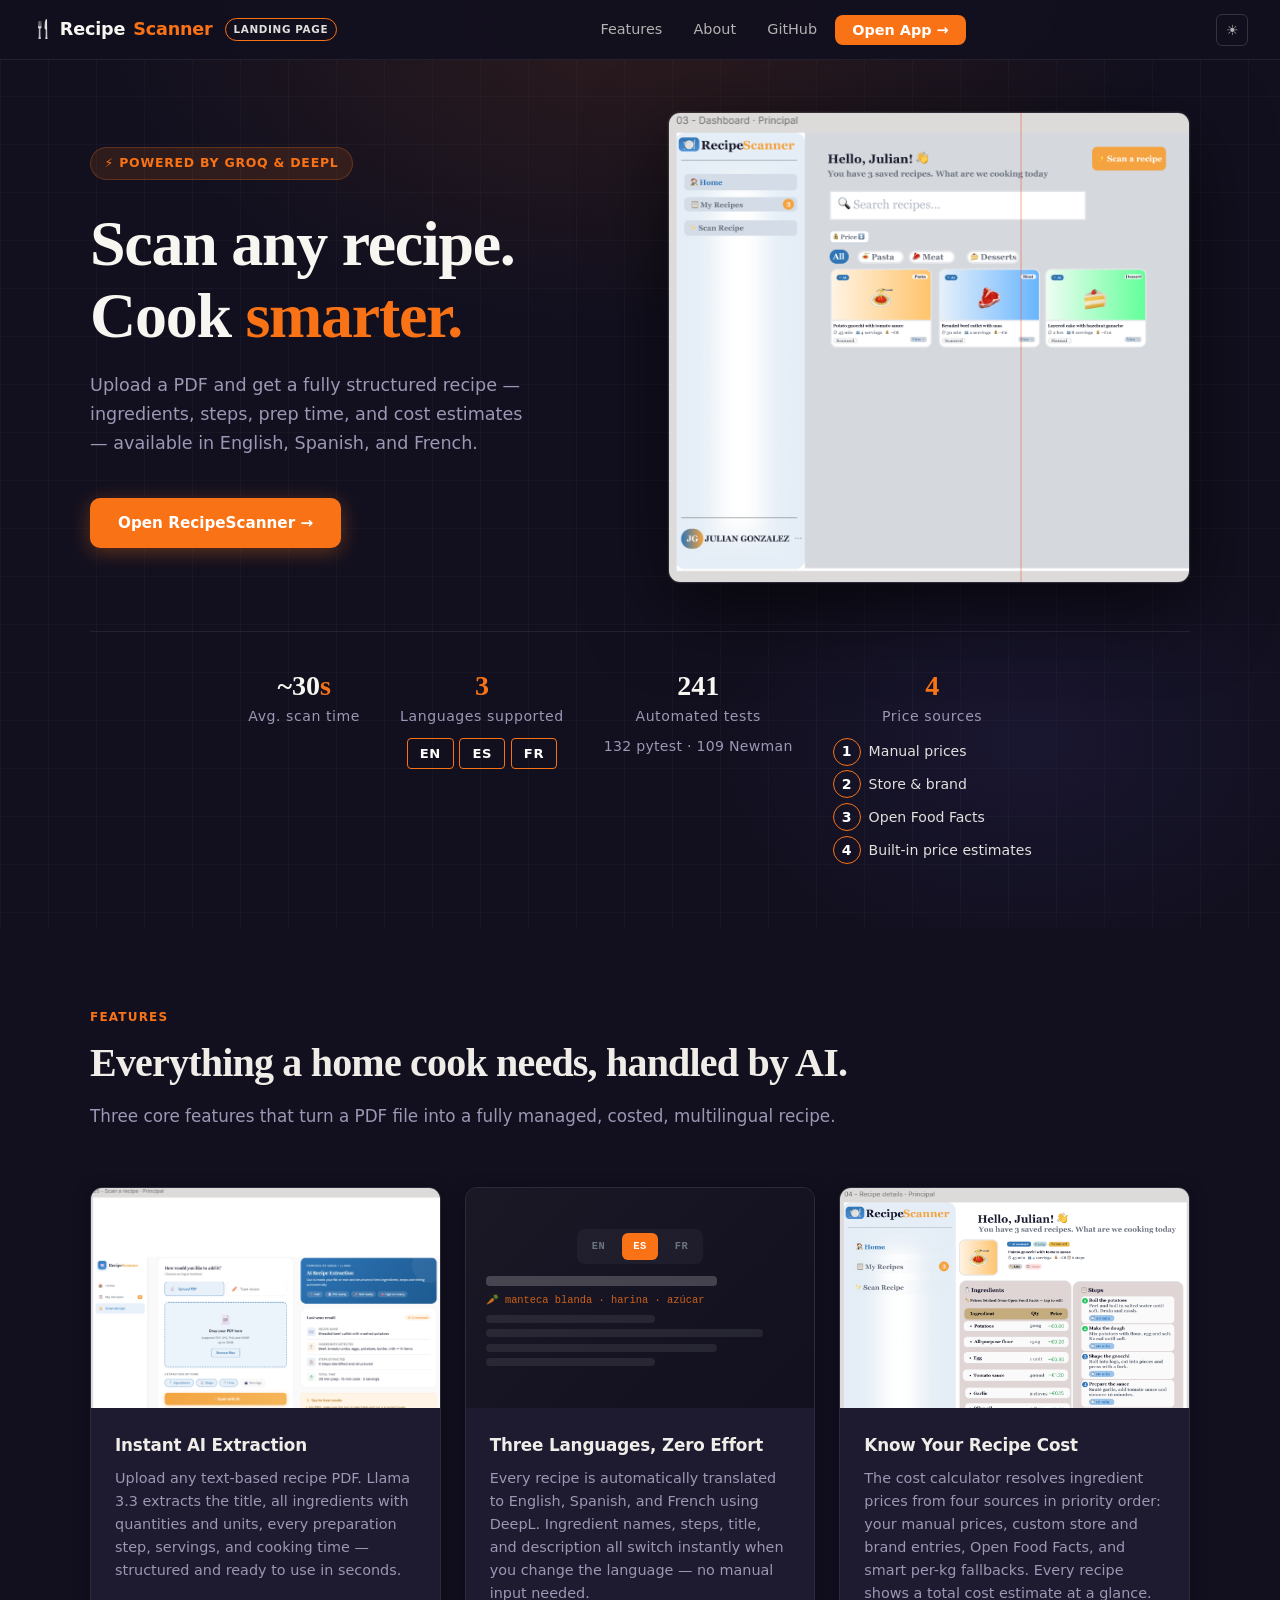
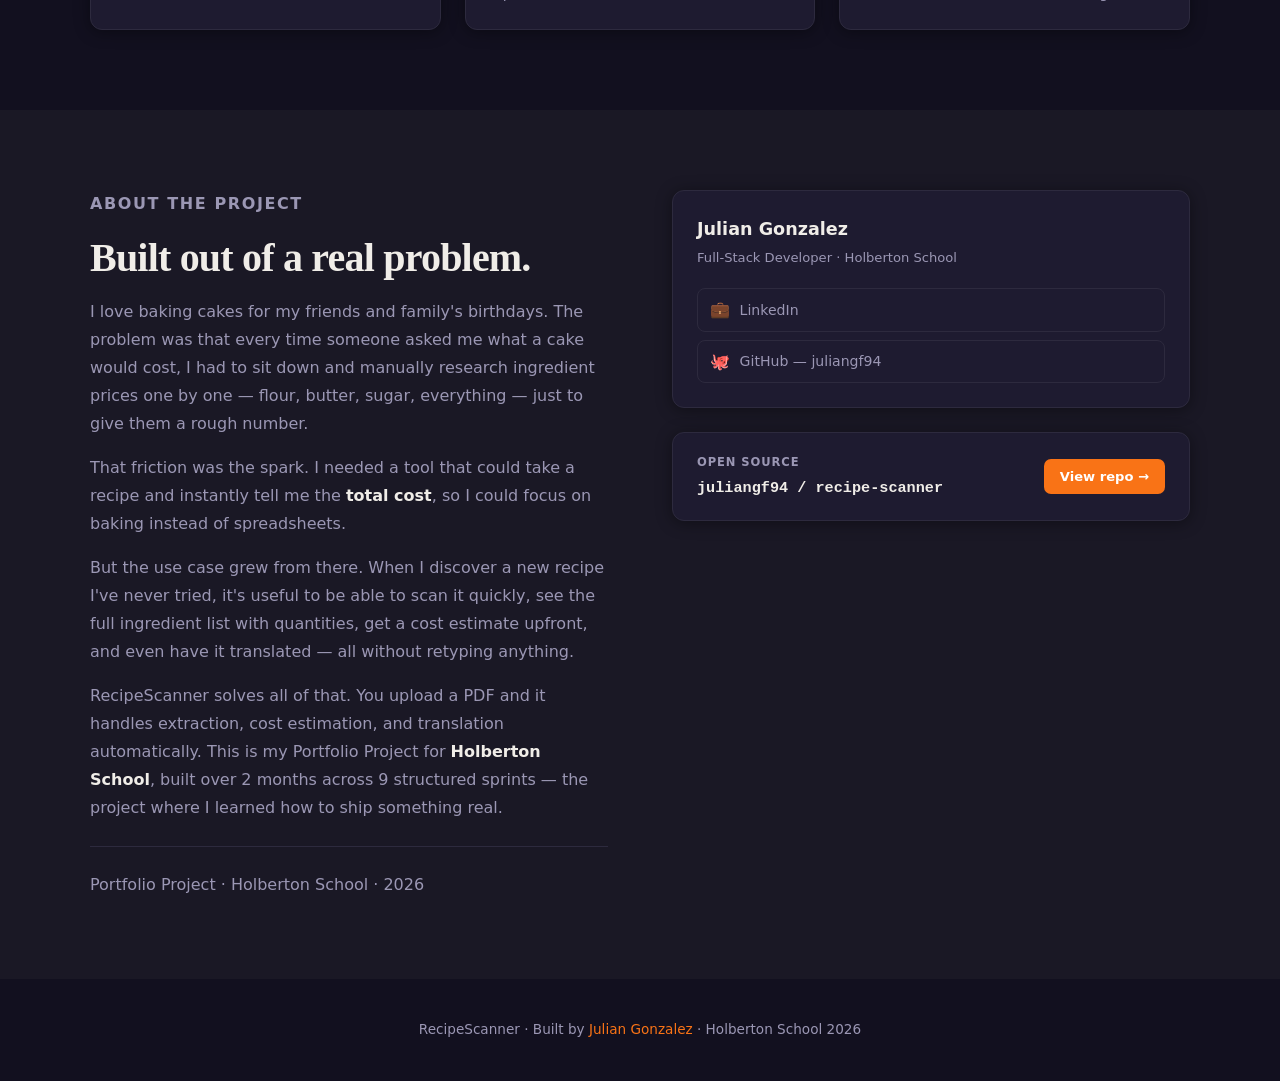
==== commit 12dcd3b1: "feat(landing): add real app screenshots — hero cover + feature cards - Hero: 2-column layout (text l" ====
--- a/landing_page/index.html
+++ b/landing_page/index.html
@@ -1,5 +1,5 @@
 <!doctype html>
-<html lang="en" data-theme="light">
+<html lang="en" data-theme="dark">
 <head>
   <meta charset="UTF-8">
   <meta name="viewport" content="width=device-width, initial-scale=1.0">
@@ -12,7 +12,7 @@
 
   <!-- ── Nav ──────────────────────────────────────────────────────────── -->
   <nav>
-    <a href="#" class="nav-logo">🍴 Recipe<span>Scanner</span></a>
+    <a href="#" class="nav-logo">🍴 Recipe<span>Scanner</span> <em class="nav-logo-tag">Landing Page</em></a>
     <ul class="nav-links">
       <li><a href="#features">Features</a></li>
       <li><a href="#about">About</a></li>
@@ -24,40 +24,58 @@
 
   <!-- ── Hero ─────────────────────────────────────────────────────────── -->
   <section class="hero" id="home">
-    <div class="hero-content">
-      <div class="hero-eyebrow">⚡ Powered by Groq &amp; DeepL</div>
-      <h1>
-        Scan any recipe.<br>
-        Cook <em>smarter.</em>
-      </h1>
-      <p class="hero-sub">
-        Upload a PDF and get a fully structured recipe — ingredients, steps, prep time, and cost estimates — automatically translated into English, Spanish, and French.
-      </p>
-      <div class="hero-actions">
-        <a href="https://recipes-scanner.netlify.app" target="_blank" rel="noopener" class="btn-primary">
-          Open RecipeScanner →
-        </a>
-        <a href="https://www.youtube.com/YOUR_DEMO_VIDEO" target="_blank" rel="noopener" class="btn-secondary">
-          ▶ Watch demo
-        </a>
+    <div class="hero-inner">
+      <div class="hero-content">
+        <div class="hero-eyebrow">⚡ Powered by Groq &amp; DeepL</div>
+        <h1>
+          Scan any recipe.<br>
+          Cook <em>smarter.</em>
+        </h1>
+        <p class="hero-sub">
+          Upload a PDF and get a fully structured recipe — ingredients, steps, prep time, and cost estimates — available in English, Spanish, and French.
+        </p>
+        <div class="hero-actions">
+          <a href="https://recipes-scanner.netlify.app" target="_blank" rel="noopener" class="btn-primary">
+            Open RecipeScanner →
+          </a>
+          <!-- TODO: replace href with real YouTube demo URL once recorded -->
+          <!-- <a href="https://www.youtube.com/YOUR_DEMO_VIDEO" target="_blank" rel="noopener" class="btn-secondary">
+            ▶ Watch demo
+          </a> -->
+        </div>
       </div>
-      <div class="hero-stats">
-        <div class="hero-stat">
-          <div class="hero-stat-num">~30<span>s</span></div>
-          <div class="hero-stat-label">Avg. scan time</div>
+      <div class="hero-visual">
+        <img src="images/hero-cover.png" alt="RecipeScanner — My Recipes dashboard" class="hero-app-img">
+      </div>
+    </div>
+
+    <div class="hero-stats">
+      <div class="hero-stat">
+        <div class="hero-stat-num">~30<span>s</span></div>
+        <div class="hero-stat-label">Avg. scan time</div>
+      </div>
+      <div class="hero-stat">
+        <div class="hero-stat-num"><span>3</span></div>
+        <div class="hero-stat-label">Languages supported</div>
+        <div class="stat-badges">
+          <span class="stat-badge">EN</span>
+          <span class="stat-badge">ES</span>
+          <span class="stat-badge">FR</span>
         </div>
-        <div class="hero-stat">
-          <div class="hero-stat-num"><span>3</span></div>
-          <div class="hero-stat-label">Languages supported</div>
-        </div>
-        <div class="hero-stat">
-          <div class="hero-stat-num">241</div>
-          <div class="hero-stat-label">Automated tests</div>
-          <div class="hero-stat-sub">132 pytest · 109 Newman</div>
-        </div>
-        <div class="hero-stat">
-          <div class="hero-stat-num"><span>4</span></div>
-          <div class="hero-stat-label">Price sources</div>
+      </div>
+      <div class="hero-stat">
+        <div class="hero-stat-num">241</div>
+        <div class="hero-stat-label">Automated tests</div>
+        <div class="stat-sub">132 pytest · 109 Newman</div>
+      </div>
+      <div class="hero-stat">
+        <div class="hero-stat-num"><span>4</span></div>
+        <div class="hero-stat-label">Price sources</div>
+        <div class="source-list">
+          <div class="source-item"><span class="source-num">1</span> Manual prices</div>
+          <div class="source-item"><span class="source-num">2</span> Store &amp; brand</div>
+          <div class="source-item"><span class="source-num">3</span> Open Food Facts</div>
+          <div class="source-item"><span class="source-num">4</span> Built-in price estimates</div>
         </div>
       </div>
     </div>
@@ -68,25 +86,15 @@
     <div class="container">
       <div class="features-header">
         <p class="section-label">Features</p>
-        <h2 class="section-title">Everything a home cook needs,<br>handled by AI.</h2>
+        <h2 class="section-title" style="white-space:nowrap">Everything a home cook needs, handled by AI.</h2>
         <p class="section-sub">Three core features that turn a PDF file into a fully managed, costed, multilingual recipe.</p>
       </div>
       <div class="features-grid">
 
-        <!-- Feature 1 -->
+        <!-- Feature 1 — AI Extraction (real screenshot) -->
         <div class="feature-card">
-          <div class="feature-mockup mock-scan">
-            <div class="mock-scan-inner">
-              <div class="mock-pdf-icon">📄</div>
-              <div class="mock-pdf-label">recipe.pdf</div>
-            </div>
-            <div class="mock-scan-bar"></div>
-            <div class="mock-chips">
-              <div class="mock-chip">title ✓</div>
-              <div class="mock-chip">ingredients ✓</div>
-              <div class="mock-chip">steps ✓</div>
-              <div class="mock-chip">servings ✓</div>
-            </div>
+          <div class="feature-mockup feature-img-wrap">
+            <img src="images/feature-scan.png" alt="Scan a Recipe — drag and drop PDF interface" class="feature-screenshot">
           </div>
           <div class="feature-body">
             <h3>Instant AI Extraction</h3>
@@ -94,7 +102,7 @@
           </div>
         </div>
 
-        <!-- Feature 2 -->
+        <!-- Feature 2 — Languages (HTML mockup with app colors) -->
         <div class="feature-card">
           <div class="feature-mockup mock-lang">
             <div class="mock-lang-tabs">
@@ -117,29 +125,10 @@
           </div>
         </div>
 
-        <!-- Feature 3 -->
+        <!-- Feature 3 — Recipe Cost (real screenshot) -->
         <div class="feature-card">
-          <div class="feature-mockup mock-cost">
-            <div class="mock-cost-row">
-              <span class="mock-cost-name">all-purpose flour · 250 g</span>
-              <span class="mock-cost-price">€0.30</span>
-            </div>
-            <div class="mock-cost-row">
-              <span class="mock-cost-name">soft butter · 200 g</span>
-              <span class="mock-cost-price">€1.80</span>
-            </div>
-            <div class="mock-cost-row">
-              <span class="mock-cost-name">sugar · 150 g</span>
-              <span class="mock-cost-price">€0.15</span>
-            </div>
-            <div class="mock-cost-row">
-              <span class="mock-cost-name">shredded coconut · 100 g</span>
-              <span class="mock-cost-price">€0.55</span>
-            </div>
-            <div class="mock-cost-total">
-              <span class="mock-total-label">Total estimated cost</span>
-              <span class="mock-total-val">€3.42</span>
-            </div>
+          <div class="feature-mockup feature-img-wrap">
+            <img src="images/feature-cost.png" alt="Recipe cost breakdown by ingredient" class="feature-screenshot">
           </div>
           <div class="feature-body">
             <h3>Know Your Recipe Cost</h3>
@@ -168,10 +157,10 @@
             But the use case grew from there. When I discover a new recipe I've never tried, it's useful to be able to scan it quickly, see the full ingredient list with quantities, get a cost estimate upfront, and even have it translated — all without retyping anything.
           </p>
           <p>
-            RecipeScanner solves all of that. You upload a PDF and it handles extraction, cost estimation, and translation automatically. This is my Portfolio Project for <strong>Holberton School</strong>, built over 2 months across 10 structured sprints — the project where I learned how to ship something real.
+            RecipeScanner solves all of that. You upload a PDF and it handles extraction, cost estimation, and translation automatically. This is my Portfolio Project for <strong>Holberton School</strong>, built over 2 months across 9 structured sprints — the project where I learned how to ship something real.
           </p>
           <p class="holberton-note">
-            Portfolio Project · <a href="https://www.holbertonschool.com" target="_blank" rel="noopener">Holberton School</a> · 2026
+            Portfolio Project · Holberton School · 2026
           </p>
         </div>
         <div class="about-links">
@@ -179,7 +168,7 @@
             <div class="about-dev-name">Julian Gonzalez</div>
             <div class="about-dev-role">Full-Stack Developer · Holberton School</div>
             <div class="about-social-links">
-              <a href="https://linkedin.com/in/julian-gonzalez-fernandez" target="_blank" rel="noopener" class="about-social-link">
+              <a href="https://www.linkedin.com/in/julian-gonzalez-fernandez/" target="_blank" rel="noopener" class="about-social-link">
                 <span class="link-icon">💼</span> LinkedIn
               </a>
               <a href="https://github.com/juliangf94" target="_blank" rel="noopener" class="about-social-link">
--- a/landing_page/style.css
+++ b/landing_page/style.css
@@ -88,6 +88,18 @@
   letter-spacing: -0.01em;
 }
 .nav-logo span { color: var(--accent); }
+.nav-logo-tag {
+  font-style: normal;
+  font-size: 0.65rem;
+  font-weight: 600;
+  letter-spacing: 0.06em;
+  text-transform: uppercase;
+  color: rgba(248,246,241,0.9);
+  border: 1px solid var(--accent);
+  padding: 0.15rem 0.5rem;
+  border-radius: 100px;
+  margin-left: 0.25rem;
+}
 .nav-links {
   display: flex;
   align-items: center;
@@ -132,10 +144,30 @@
   flex-direction: column;
   align-items: center;
   justify-content: center;
-  text-align: center;
-  padding: 8rem 2rem 5rem;
+  padding: 7rem 2rem 4rem;
   position: relative;
   overflow: hidden;
+  gap: 3rem;
+}
+.hero-inner {
+  position: relative;
+  z-index: 1;
+  display: grid;
+  grid-template-columns: 1fr 1fr;
+  gap: 3.5rem;
+  align-items: center;
+  max-width: 1100px;
+  width: 100%;
+}
+.hero-visual {
+  position: relative;
+}
+.hero-app-img {
+  width: 100%;
+  border-radius: 12px;
+  border: 1px solid rgba(255,255,255,0.10);
+  box-shadow: 0 24px 80px rgba(0,0,0,0.65), 0 0 0 1px rgba(255,255,255,0.04);
+  display: block;
 }
 .hero::before {
   content: '';
@@ -155,7 +187,7 @@
   background-size: 48px 48px;
   pointer-events: none;
 }
-.hero-content { position: relative; z-index: 1; max-width: 760px; }
+.hero-content { position: relative; z-index: 1; }
 .hero-eyebrow {
   display: inline-flex;
   align-items: center;
@@ -188,15 +220,15 @@
 .hero-sub {
   font-size: 1.1rem;
   color: var(--hero-muted);
-  max-width: 540px;
-  margin: 0 auto 2.5rem;
+  max-width: 480px;
+  margin: 0 0 2.5rem;
   line-height: 1.65;
   text-wrap: balance;
 }
 .hero-actions {
   display: flex;
   gap: 1rem;
-  justify-content: center;
+  justify-content: flex-start;
   flex-wrap: wrap;
 }
 .btn-primary {
@@ -228,13 +260,16 @@
 }
 .btn-secondary:hover { background: rgba(255,255,255,0.1); }
 .hero-stats {
+  position: relative;
+  z-index: 1;
   display: flex;
   gap: 2.5rem;
   justify-content: center;
-  margin-top: 3.5rem;
   padding-top: 2.5rem;
   border-top: 1px solid rgba(255,255,255,0.07);
   flex-wrap: wrap;
+  width: 100%;
+  max-width: 1100px;
 }
 .hero-stat { text-align: center; }
 .hero-stat-num {
@@ -246,7 +281,7 @@
 }
 .hero-stat-num span { color: var(--accent); }
 .hero-stat-label {
-  font-size: 0.78rem;
+  font-size: 0.88rem;
   color: var(--hero-muted);
   letter-spacing: 0.04em;
   margin-top: 0.35rem;
@@ -259,6 +294,56 @@
   letter-spacing: 0.02em;
 }
 
+/* ── Hero stat extras ────────────────────────────────────────────── */
+.stat-badges {
+  display: flex;
+  gap: 0.35rem;
+  justify-content: center;
+  margin-top: 0.6rem;
+}
+.stat-badge {
+  border: 1px solid var(--accent);
+  color: #fff;
+  font-size: 0.82rem;
+  font-weight: 700;
+  letter-spacing: 0.05em;
+  padding: 0.25rem 0.75rem;
+  border-radius: 4px;
+}
+.stat-sub {
+  font-size: 0.88rem;
+  color: var(--hero-muted);
+  margin-top: 0.45rem;
+  letter-spacing: 0.02em;
+}
+.source-list {
+  display: flex;
+  flex-direction: column;
+  gap: 0.3rem;
+  margin-top: 0.6rem;
+  text-align: left;
+}
+.source-item {
+  display: flex;
+  align-items: center;
+  gap: 0.5rem;
+  font-size: 0.88rem;
+  color: rgba(248,246,241,0.9);
+}
+.source-num {
+  display: inline-flex;
+  align-items: center;
+  justify-content: center;
+  width: 28px;
+  height: 28px;
+  border: 1.5px solid var(--accent);
+  border-radius: 50%;
+  color: #fff;
+  font-size: 0.88rem;
+  font-weight: 700;
+  flex-shrink: 0;
+}
+
 /* ── Sections ────────────────────────────────────────────────────── */
 section { padding: 5rem 2rem; }
 .container { max-width: 1100px; margin: 0 auto; }
@@ -283,8 +368,8 @@
 .section-sub {
   font-size: 1.05rem;
   color: var(--text-muted);
-  max-width: 520px;
   line-height: 1.65;
+  white-space: nowrap;
 }
 
 /* ── Features ────────────────────────────────────────────────────── */
@@ -385,7 +470,7 @@
   font-family: 'Courier New', monospace;
   padding: 0.3rem 0.7rem;
   border-radius: 6px;
-  color: rgba(248,246,241,0.4);
+  color: #6B7280;
   letter-spacing: 0.05em;
 }
 .mock-lang-tab.active {
@@ -453,6 +538,19 @@
   font-weight: 700;
   color: var(--accent);
   font-family: 'Courier New', monospace;
+}
+
+/* Feature screenshots (replace HTML mockups) */
+.feature-img-wrap {
+  padding: 0;
+  background: #12101F;
+}
+.feature-screenshot {
+  width: 100%;
+  height: 100%;
+  object-fit: cover;
+  object-position: top left;
+  display: block;
 }
 
 .feature-body { padding: 1.5rem; }
@@ -586,13 +684,17 @@
 
 /* ── Responsive ──────────────────────────────────────────────────── */
 @media (max-width: 900px) {
+  .hero-inner { grid-template-columns: 1fr; text-align: center; gap: 2.5rem; }
+  .hero-sub { margin: 0 auto 2.5rem; }
+  .hero-actions { justify-content: center; }
+  .hero-visual { max-width: 480px; margin: 0 auto; }
   .features-grid { grid-template-columns: 1fr; max-width: 480px; margin: 0 auto; }
   .about-grid { grid-template-columns: 1fr; gap: 2.5rem; }
 }
 @media (max-width: 640px) {
   nav { padding: 0 1rem; }
   .nav-links { display: none; }
-  .hero { padding: 7rem 1.25rem 4rem; }
+  .hero { padding: 7rem 1.25rem 3rem; gap: 2rem; }
   section { padding: 3.5rem 1.25rem; }
   .hero-stats { gap: 1.5rem; }
 }
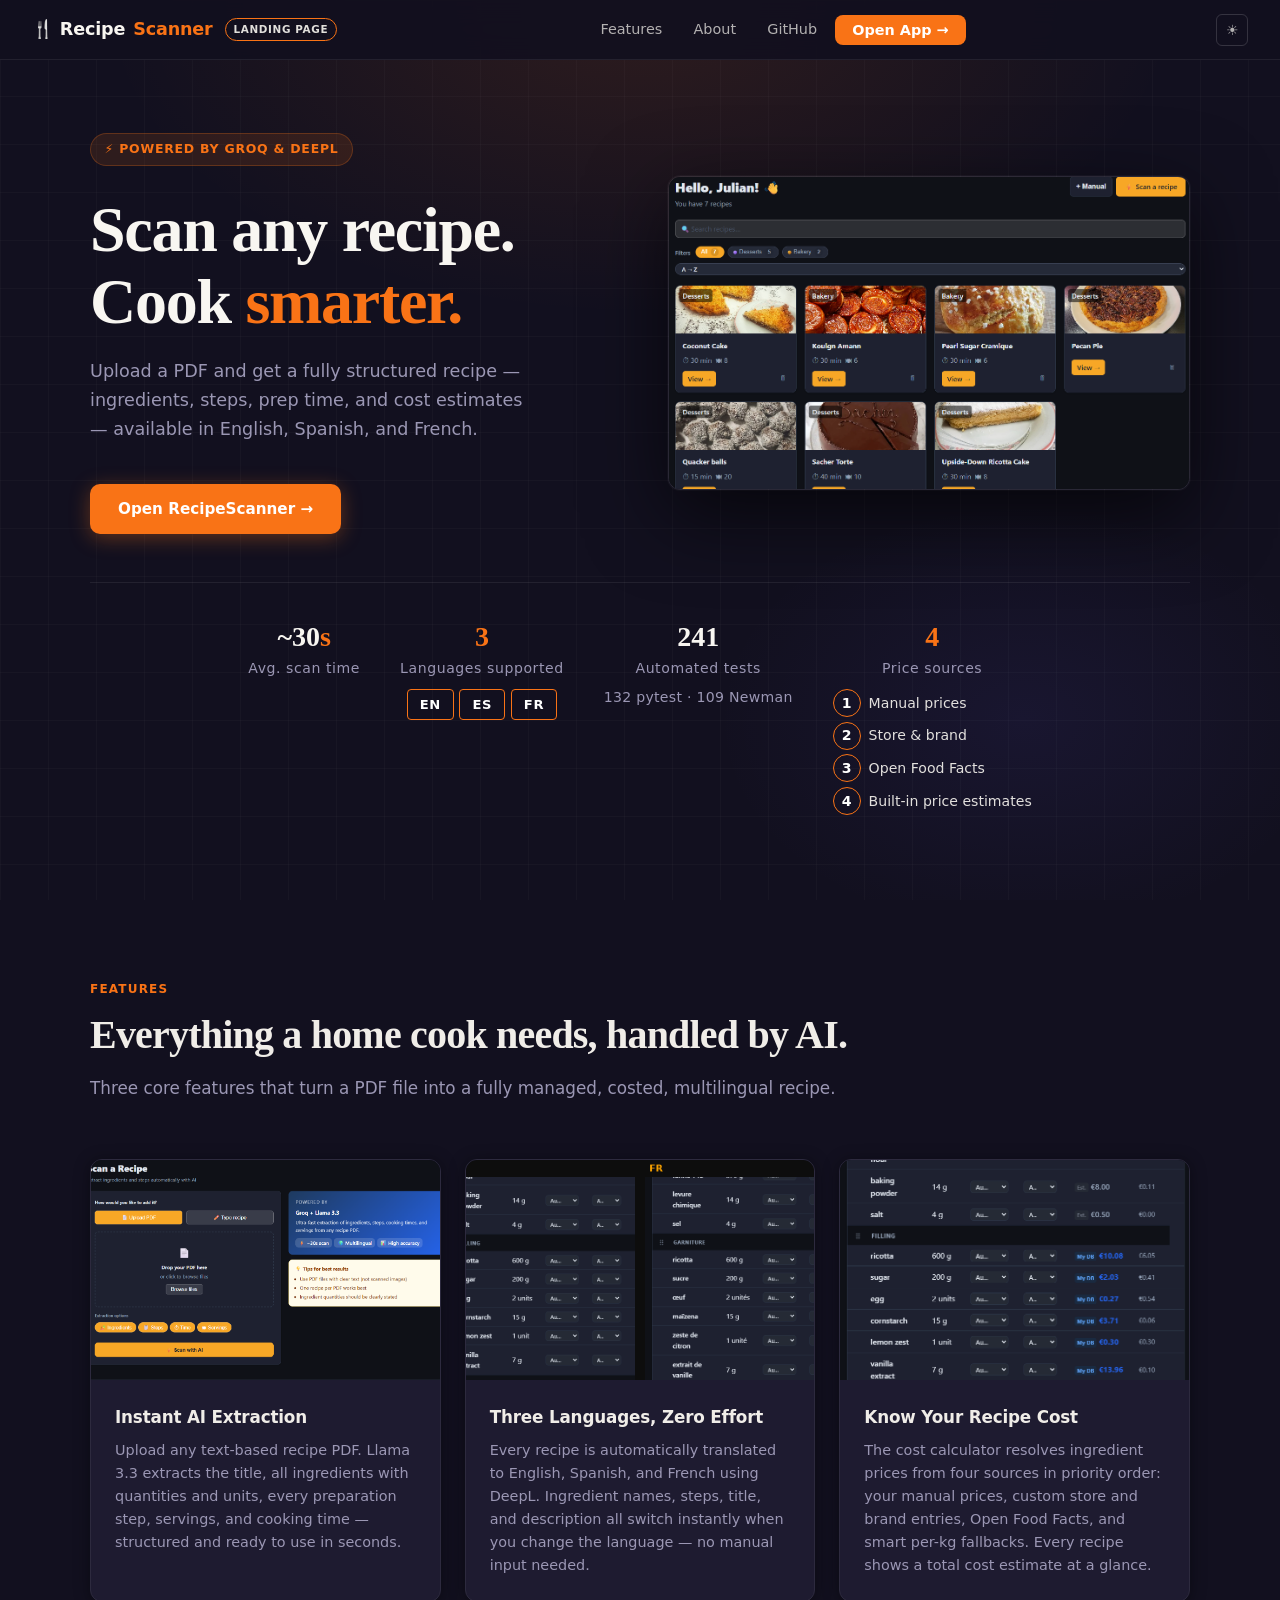
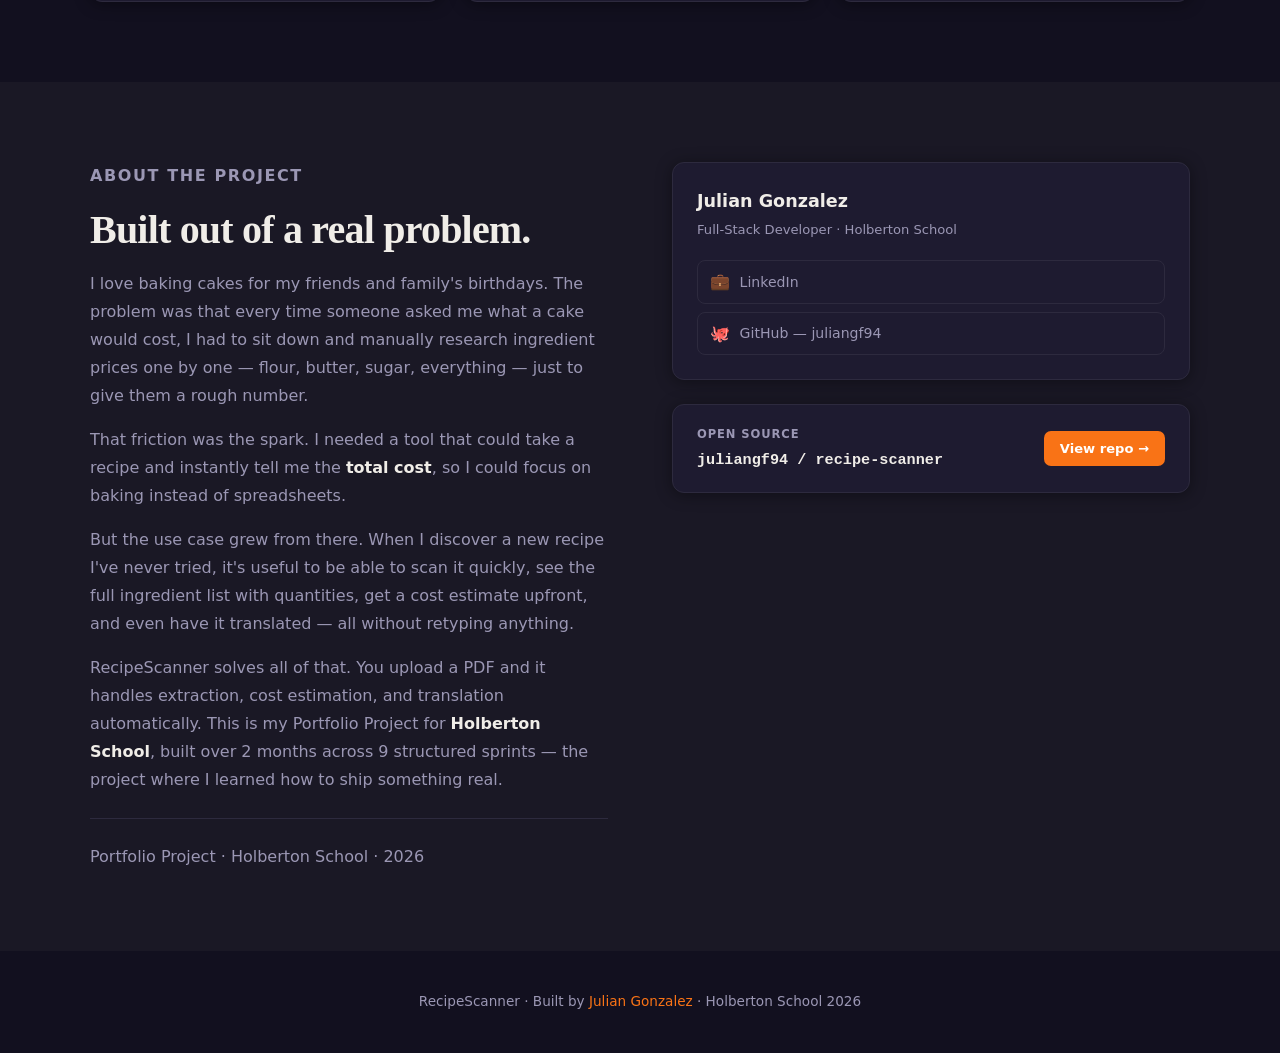
==== commit 525212db: "feat(landing): replace all mockups with real app screenshots - Hero: real My Recipes dashboard (7 re" ====
--- a/landing_page/index.html
+++ b/landing_page/index.html
@@ -45,7 +45,7 @@
         </div>
       </div>
       <div class="hero-visual">
-        <img src="images/hero-cover.png" alt="RecipeScanner — My Recipes dashboard" class="hero-app-img">
+        <img src="images/hero_cover.png" alt="RecipeScanner — My Recipes dashboard" class="hero-app-img">
       </div>
     </div>
 
@@ -94,7 +94,7 @@
         <!-- Feature 1 — AI Extraction (real screenshot) -->
         <div class="feature-card">
           <div class="feature-mockup feature-img-wrap">
-            <img src="images/feature-scan.png" alt="Scan a Recipe — drag and drop PDF interface" class="feature-screenshot">
+            <img src="images/feature_scan_upload.png" alt="Scan a Recipe — drag and drop PDF interface" class="feature-screenshot">
           </div>
           <div class="feature-body">
             <h3>Instant AI Extraction</h3>
@@ -102,22 +102,10 @@
           </div>
         </div>
 
-        <!-- Feature 2 — Languages (HTML mockup with app colors) -->
+        <!-- Feature 2 — Languages (real screenshot EN/FR side by side) -->
         <div class="feature-card">
-          <div class="feature-mockup mock-lang">
-            <div class="mock-lang-tabs">
-              <div class="mock-lang-tab">EN</div>
-              <div class="mock-lang-tab active">ES</div>
-              <div class="mock-lang-tab">FR</div>
-            </div>
-            <div class="mock-recipe-lines">
-              <div class="mock-line bold medium"></div>
-              <div class="mock-lang-ing">🥕 manteca blanda · harina · azúcar</div>
-              <div class="mock-line short"></div>
-              <div class="mock-line long"></div>
-              <div class="mock-line medium"></div>
-              <div class="mock-line short"></div>
-            </div>
+          <div class="feature-mockup feature-img-wrap">
+            <img src="images/feature_languages.png" alt="Same recipe ingredients shown in English and French side by side" class="feature-screenshot feature-screenshot--langs">
           </div>
           <div class="feature-body">
             <h3>Three Languages, Zero Effort</h3>
@@ -128,7 +116,7 @@
         <!-- Feature 3 — Recipe Cost (real screenshot) -->
         <div class="feature-card">
           <div class="feature-mockup feature-img-wrap">
-            <img src="images/feature-cost.png" alt="Recipe cost breakdown by ingredient" class="feature-screenshot">
+            <img src="images/feature_cost.png" alt="Recipe cost breakdown by ingredient with estimated total" class="feature-screenshot">
           </div>
           <div class="feature-body">
             <h3>Know Your Recipe Cost</h3>
--- a/landing_page/style.css
+++ b/landing_page/style.css
@@ -549,8 +549,12 @@
   width: 100%;
   height: 100%;
   object-fit: cover;
-  object-position: top left;
+  object-position: top center;
   display: block;
+}
+/* Languages image is landscape — center it to show both EN and FR columns */
+.feature-screenshot--langs {
+  object-position: center center;
 }
 
 .feature-body { padding: 1.5rem; }
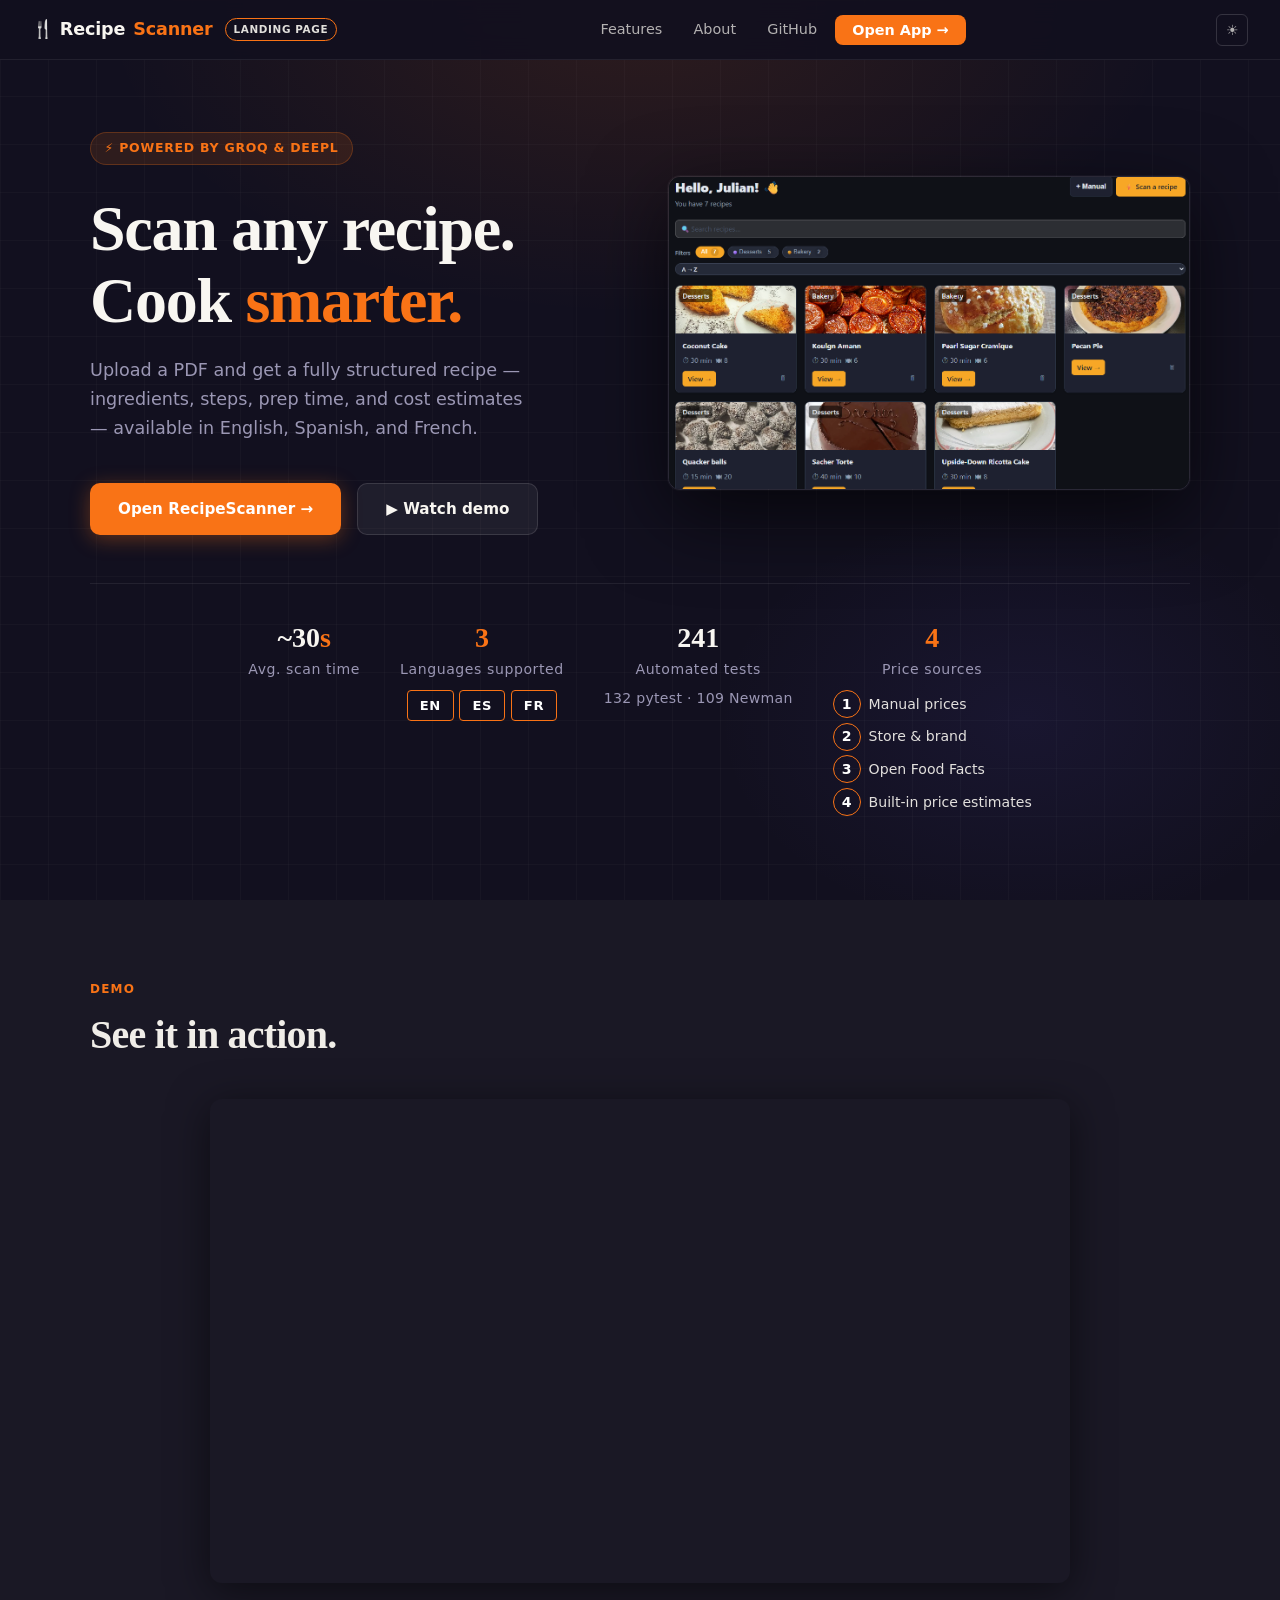
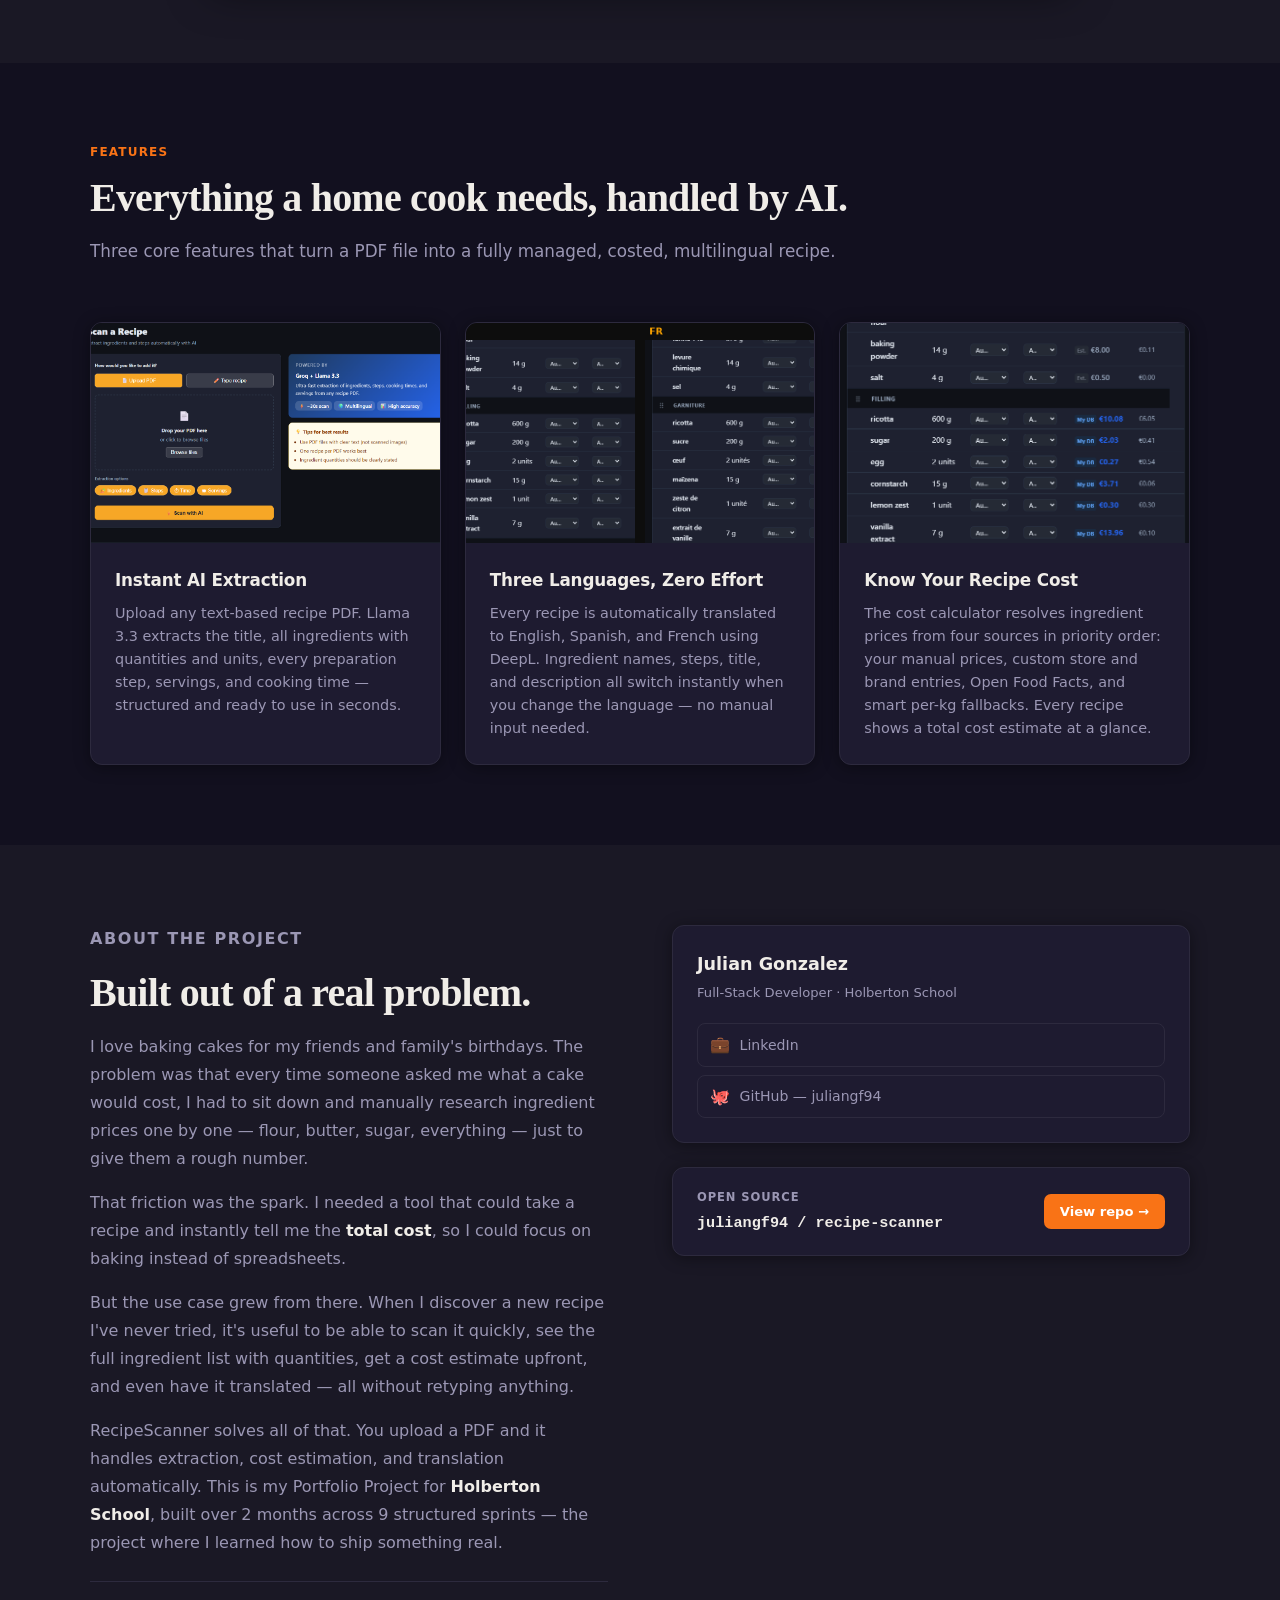
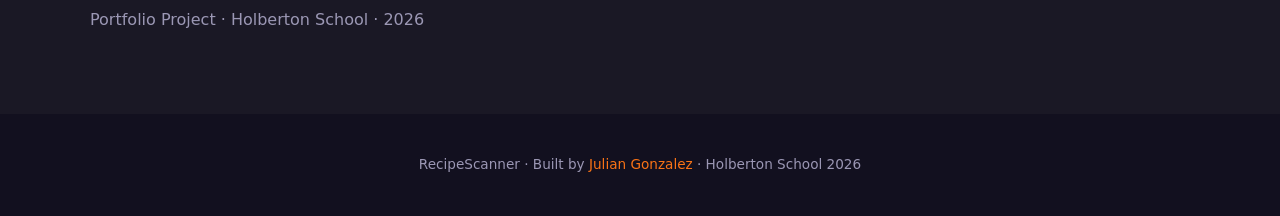
==== commit 2ef8d0e2: "feat: add YouTube demo video section to landing page Embeds the demo video between the hero and feat" ====
--- a/landing_page/index.html
+++ b/landing_page/index.html
@@ -38,10 +38,9 @@
           <a href="https://recipes-scanner.netlify.app" target="_blank" rel="noopener" class="btn-primary">
             Open RecipeScanner →
           </a>
-          <!-- TODO: replace href with real YouTube demo URL once recorded -->
-          <!-- <a href="https://www.youtube.com/YOUR_DEMO_VIDEO" target="_blank" rel="noopener" class="btn-secondary">
+          <a href="https://www.youtube.com/watch?v=3bx3d_Yk3fE" target="_blank" rel="noopener" class="btn-secondary">
             ▶ Watch demo
-          </a> -->
+          </a>
         </div>
       </div>
       <div class="hero-visual">
@@ -77,6 +76,25 @@
           <div class="source-item"><span class="source-num">3</span> Open Food Facts</div>
           <div class="source-item"><span class="source-num">4</span> Built-in price estimates</div>
         </div>
+      </div>
+    </div>
+  </section>
+
+  <!-- ── Demo Video ───────────────────────────────────────────────────── -->
+  <section id="demo" class="demo-section">
+    <div class="container">
+      <div class="demo-header">
+        <p class="section-label">Demo</p>
+        <h2 class="section-title">See it in action.</h2>
+      </div>
+      <div class="video-wrapper">
+        <iframe
+          src="https://www.youtube.com/embed/3bx3d_Yk3fE"
+          title="RecipeScanner Demo"
+          frameborder="0"
+          allow="accelerometer; autoplay; clipboard-write; encrypted-media; gyroscope; picture-in-picture"
+          allowfullscreen>
+        </iframe>
       </div>
     </div>
   </section>
--- a/landing_page/style.css
+++ b/landing_page/style.css
@@ -372,6 +372,27 @@
   white-space: nowrap;
 }
 
+/* ── Demo Video ──────────────────────────────────────────────────── */
+.demo-section { background: var(--bg-alt); }
+.demo-header { margin-bottom: 2.5rem; }
+.video-wrapper {
+  position: relative;
+  width: 100%;
+  max-width: 860px;
+  margin: 0 auto;
+  aspect-ratio: 16 / 9;
+  border-radius: var(--radius);
+  overflow: hidden;
+  box-shadow: var(--shadow-lg);
+}
+.video-wrapper iframe {
+  position: absolute;
+  inset: 0;
+  width: 100%;
+  height: 100%;
+  border: 0;
+}
+
 /* ── Features ────────────────────────────────────────────────────── */
 #features { background: var(--bg); }
 .features-header { margin-bottom: 3.5rem; }
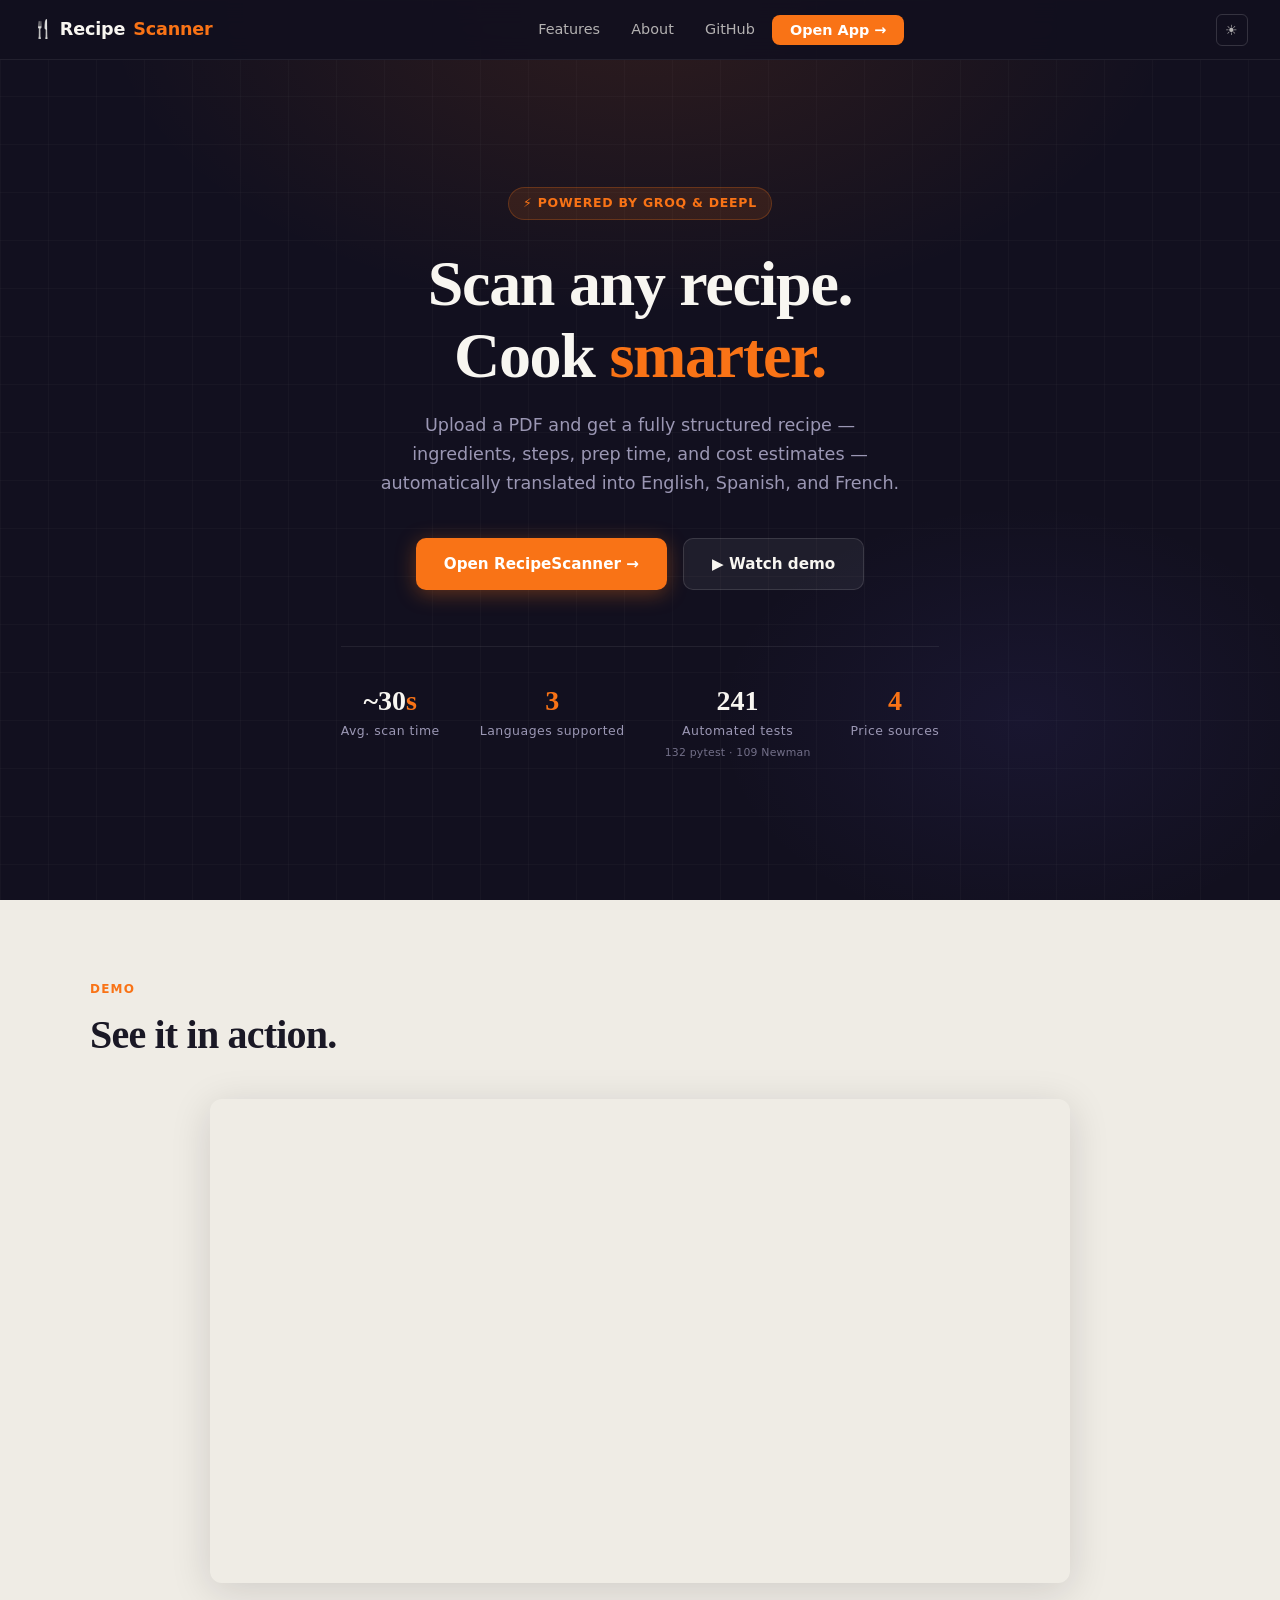
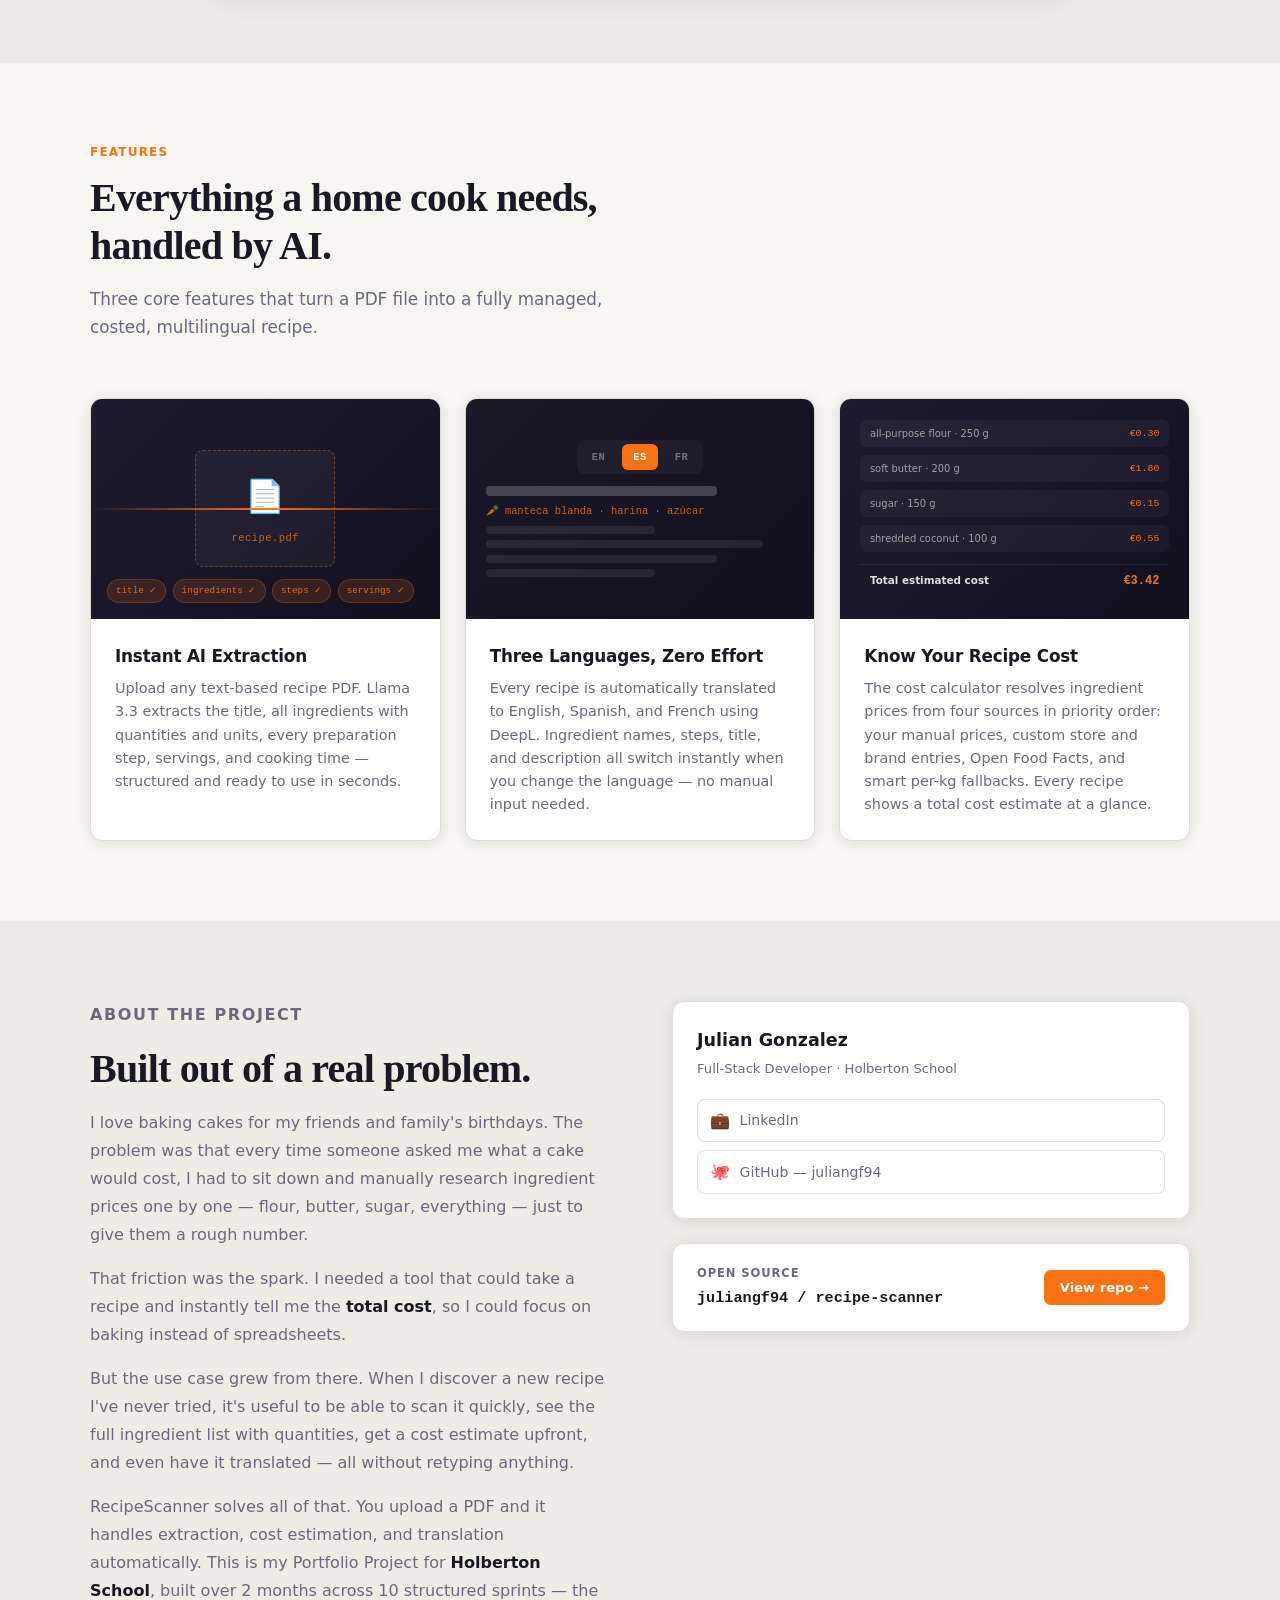
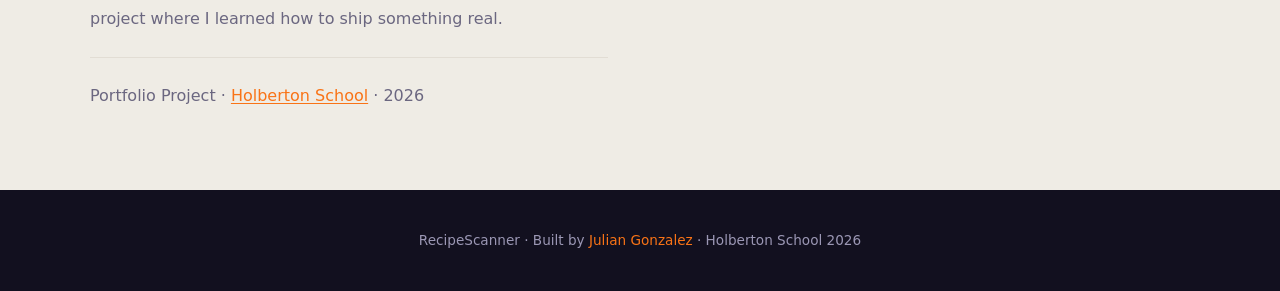
==== commit edb8c94f: "feat: add YouTube demo video section to landing page Embeds the demo video between the hero and feat" ====
--- a/landing_page/index.html
+++ b/landing_page/index.html
@@ -1,5 +1,5 @@
 <!doctype html>
-<html lang="en" data-theme="dark">
+<html lang="en" data-theme="light">
 <head>
   <meta charset="UTF-8">
   <meta name="viewport" content="width=device-width, initial-scale=1.0">
@@ -12,7 +12,7 @@
 
   <!-- ── Nav ──────────────────────────────────────────────────────────── -->
   <nav>
-    <a href="#" class="nav-logo">🍴 Recipe<span>Scanner</span> <em class="nav-logo-tag">Landing Page</em></a>
+    <a href="#" class="nav-logo">🍴 Recipe<span>Scanner</span></a>
     <ul class="nav-links">
       <li><a href="#features">Features</a></li>
       <li><a href="#about">About</a></li>
@@ -24,57 +24,40 @@
 
   <!-- ── Hero ─────────────────────────────────────────────────────────── -->
   <section class="hero" id="home">
-    <div class="hero-inner">
-      <div class="hero-content">
-        <div class="hero-eyebrow">⚡ Powered by Groq &amp; DeepL</div>
-        <h1>
-          Scan any recipe.<br>
-          Cook <em>smarter.</em>
-        </h1>
-        <p class="hero-sub">
-          Upload a PDF and get a fully structured recipe — ingredients, steps, prep time, and cost estimates — available in English, Spanish, and French.
-        </p>
-        <div class="hero-actions">
-          <a href="https://recipes-scanner.netlify.app" target="_blank" rel="noopener" class="btn-primary">
-            Open RecipeScanner →
-          </a>
-          <a href="https://www.youtube.com/watch?v=3bx3d_Yk3fE" target="_blank" rel="noopener" class="btn-secondary">
-            ▶ Watch demo
-          </a>
-        </div>
-      </div>
-      <div class="hero-visual">
-        <img src="images/hero_cover.png" alt="RecipeScanner — My Recipes dashboard" class="hero-app-img">
-      </div>
-    </div>
-
-    <div class="hero-stats">
-      <div class="hero-stat">
-        <div class="hero-stat-num">~30<span>s</span></div>
-        <div class="hero-stat-label">Avg. scan time</div>
-      </div>
-      <div class="hero-stat">
-        <div class="hero-stat-num"><span>3</span></div>
-        <div class="hero-stat-label">Languages supported</div>
-        <div class="stat-badges">
-          <span class="stat-badge">EN</span>
-          <span class="stat-badge">ES</span>
-          <span class="stat-badge">FR</span>
-        </div>
-      </div>
-      <div class="hero-stat">
-        <div class="hero-stat-num">241</div>
-        <div class="hero-stat-label">Automated tests</div>
-        <div class="stat-sub">132 pytest · 109 Newman</div>
-      </div>
-      <div class="hero-stat">
-        <div class="hero-stat-num"><span>4</span></div>
-        <div class="hero-stat-label">Price sources</div>
-        <div class="source-list">
-          <div class="source-item"><span class="source-num">1</span> Manual prices</div>
-          <div class="source-item"><span class="source-num">2</span> Store &amp; brand</div>
-          <div class="source-item"><span class="source-num">3</span> Open Food Facts</div>
-          <div class="source-item"><span class="source-num">4</span> Built-in price estimates</div>
+    <div class="hero-content">
+      <div class="hero-eyebrow">⚡ Powered by Groq &amp; DeepL</div>
+      <h1>
+        Scan any recipe.<br>
+        Cook <em>smarter.</em>
+      </h1>
+      <p class="hero-sub">
+        Upload a PDF and get a fully structured recipe — ingredients, steps, prep time, and cost estimates — automatically translated into English, Spanish, and French.
+      </p>
+      <div class="hero-actions">
+        <a href="https://recipes-scanner.netlify.app" target="_blank" rel="noopener" class="btn-primary">
+          Open RecipeScanner →
+        </a>
+        <a href="https://www.youtube.com/watch?v=3bx3d_Yk3fE" target="_blank" rel="noopener" class="btn-secondary">
+          ▶ Watch demo
+        </a>
+      </div>
+      <div class="hero-stats">
+        <div class="hero-stat">
+          <div class="hero-stat-num">~30<span>s</span></div>
+          <div class="hero-stat-label">Avg. scan time</div>
+        </div>
+        <div class="hero-stat">
+          <div class="hero-stat-num"><span>3</span></div>
+          <div class="hero-stat-label">Languages supported</div>
+        </div>
+        <div class="hero-stat">
+          <div class="hero-stat-num">241</div>
+          <div class="hero-stat-label">Automated tests</div>
+          <div class="hero-stat-sub">132 pytest · 109 Newman</div>
+        </div>
+        <div class="hero-stat">
+          <div class="hero-stat-num"><span>4</span></div>
+          <div class="hero-stat-label">Price sources</div>
         </div>
       </div>
     </div>
@@ -104,15 +87,25 @@
     <div class="container">
       <div class="features-header">
         <p class="section-label">Features</p>
-        <h2 class="section-title" style="white-space:nowrap">Everything a home cook needs, handled by AI.</h2>
+        <h2 class="section-title">Everything a home cook needs,<br>handled by AI.</h2>
         <p class="section-sub">Three core features that turn a PDF file into a fully managed, costed, multilingual recipe.</p>
       </div>
       <div class="features-grid">
 
-        <!-- Feature 1 — AI Extraction (real screenshot) -->
+        <!-- Feature 1 -->
         <div class="feature-card">
-          <div class="feature-mockup feature-img-wrap">
-            <img src="images/feature_scan_upload.png" alt="Scan a Recipe — drag and drop PDF interface" class="feature-screenshot">
+          <div class="feature-mockup mock-scan">
+            <div class="mock-scan-inner">
+              <div class="mock-pdf-icon">📄</div>
+              <div class="mock-pdf-label">recipe.pdf</div>
+            </div>
+            <div class="mock-scan-bar"></div>
+            <div class="mock-chips">
+              <div class="mock-chip">title ✓</div>
+              <div class="mock-chip">ingredients ✓</div>
+              <div class="mock-chip">steps ✓</div>
+              <div class="mock-chip">servings ✓</div>
+            </div>
           </div>
           <div class="feature-body">
             <h3>Instant AI Extraction</h3>
@@ -120,10 +113,22 @@
           </div>
         </div>
 
-        <!-- Feature 2 — Languages (real screenshot EN/FR side by side) -->
+        <!-- Feature 2 -->
         <div class="feature-card">
-          <div class="feature-mockup feature-img-wrap">
-            <img src="images/feature_languages.png" alt="Same recipe ingredients shown in English and French side by side" class="feature-screenshot feature-screenshot--langs">
+          <div class="feature-mockup mock-lang">
+            <div class="mock-lang-tabs">
+              <div class="mock-lang-tab">EN</div>
+              <div class="mock-lang-tab active">ES</div>
+              <div class="mock-lang-tab">FR</div>
+            </div>
+            <div class="mock-recipe-lines">
+              <div class="mock-line bold medium"></div>
+              <div class="mock-lang-ing">🥕 manteca blanda · harina · azúcar</div>
+              <div class="mock-line short"></div>
+              <div class="mock-line long"></div>
+              <div class="mock-line medium"></div>
+              <div class="mock-line short"></div>
+            </div>
           </div>
           <div class="feature-body">
             <h3>Three Languages, Zero Effort</h3>
@@ -131,10 +136,29 @@
           </div>
         </div>
 
-        <!-- Feature 3 — Recipe Cost (real screenshot) -->
+        <!-- Feature 3 -->
         <div class="feature-card">
-          <div class="feature-mockup feature-img-wrap">
-            <img src="images/feature_cost.png" alt="Recipe cost breakdown by ingredient with estimated total" class="feature-screenshot">
+          <div class="feature-mockup mock-cost">
+            <div class="mock-cost-row">
+              <span class="mock-cost-name">all-purpose flour · 250 g</span>
+              <span class="mock-cost-price">€0.30</span>
+            </div>
+            <div class="mock-cost-row">
+              <span class="mock-cost-name">soft butter · 200 g</span>
+              <span class="mock-cost-price">€1.80</span>
+            </div>
+            <div class="mock-cost-row">
+              <span class="mock-cost-name">sugar · 150 g</span>
+              <span class="mock-cost-price">€0.15</span>
+            </div>
+            <div class="mock-cost-row">
+              <span class="mock-cost-name">shredded coconut · 100 g</span>
+              <span class="mock-cost-price">€0.55</span>
+            </div>
+            <div class="mock-cost-total">
+              <span class="mock-total-label">Total estimated cost</span>
+              <span class="mock-total-val">€3.42</span>
+            </div>
           </div>
           <div class="feature-body">
             <h3>Know Your Recipe Cost</h3>
@@ -163,10 +187,10 @@
             But the use case grew from there. When I discover a new recipe I've never tried, it's useful to be able to scan it quickly, see the full ingredient list with quantities, get a cost estimate upfront, and even have it translated — all without retyping anything.
           </p>
           <p>
-            RecipeScanner solves all of that. You upload a PDF and it handles extraction, cost estimation, and translation automatically. This is my Portfolio Project for <strong>Holberton School</strong>, built over 2 months across 9 structured sprints — the project where I learned how to ship something real.
+            RecipeScanner solves all of that. You upload a PDF and it handles extraction, cost estimation, and translation automatically. This is my Portfolio Project for <strong>Holberton School</strong>, built over 2 months across 10 structured sprints — the project where I learned how to ship something real.
           </p>
           <p class="holberton-note">
-            Portfolio Project · Holberton School · 2026
+            Portfolio Project · <a href="https://www.holbertonschool.com" target="_blank" rel="noopener">Holberton School</a> · 2026
           </p>
         </div>
         <div class="about-links">
@@ -174,7 +198,7 @@
             <div class="about-dev-name">Julian Gonzalez</div>
             <div class="about-dev-role">Full-Stack Developer · Holberton School</div>
             <div class="about-social-links">
-              <a href="https://www.linkedin.com/in/julian-gonzalez-fernandez/" target="_blank" rel="noopener" class="about-social-link">
+              <a href="https://linkedin.com/in/julian-gonzalez-fernandez" target="_blank" rel="noopener" class="about-social-link">
                 <span class="link-icon">💼</span> LinkedIn
               </a>
               <a href="https://github.com/juliangf94" target="_blank" rel="noopener" class="about-social-link">
--- a/landing_page/style.css
+++ b/landing_page/style.css
@@ -88,18 +88,6 @@
   letter-spacing: -0.01em;
 }
 .nav-logo span { color: var(--accent); }
-.nav-logo-tag {
-  font-style: normal;
-  font-size: 0.65rem;
-  font-weight: 600;
-  letter-spacing: 0.06em;
-  text-transform: uppercase;
-  color: rgba(248,246,241,0.9);
-  border: 1px solid var(--accent);
-  padding: 0.15rem 0.5rem;
-  border-radius: 100px;
-  margin-left: 0.25rem;
-}
 .nav-links {
   display: flex;
   align-items: center;
@@ -144,30 +132,10 @@
   flex-direction: column;
   align-items: center;
   justify-content: center;
-  padding: 7rem 2rem 4rem;
+  text-align: center;
+  padding: 8rem 2rem 5rem;
   position: relative;
   overflow: hidden;
-  gap: 3rem;
-}
-.hero-inner {
-  position: relative;
-  z-index: 1;
-  display: grid;
-  grid-template-columns: 1fr 1fr;
-  gap: 3.5rem;
-  align-items: center;
-  max-width: 1100px;
-  width: 100%;
-}
-.hero-visual {
-  position: relative;
-}
-.hero-app-img {
-  width: 100%;
-  border-radius: 12px;
-  border: 1px solid rgba(255,255,255,0.10);
-  box-shadow: 0 24px 80px rgba(0,0,0,0.65), 0 0 0 1px rgba(255,255,255,0.04);
-  display: block;
 }
 .hero::before {
   content: '';
@@ -187,7 +155,7 @@
   background-size: 48px 48px;
   pointer-events: none;
 }
-.hero-content { position: relative; z-index: 1; }
+.hero-content { position: relative; z-index: 1; max-width: 760px; }
 .hero-eyebrow {
   display: inline-flex;
   align-items: center;
@@ -220,15 +188,15 @@
 .hero-sub {
   font-size: 1.1rem;
   color: var(--hero-muted);
-  max-width: 480px;
-  margin: 0 0 2.5rem;
+  max-width: 540px;
+  margin: 0 auto 2.5rem;
   line-height: 1.65;
   text-wrap: balance;
 }
 .hero-actions {
   display: flex;
   gap: 1rem;
-  justify-content: flex-start;
+  justify-content: center;
   flex-wrap: wrap;
 }
 .btn-primary {
@@ -260,16 +228,13 @@
 }
 .btn-secondary:hover { background: rgba(255,255,255,0.1); }
 .hero-stats {
-  position: relative;
-  z-index: 1;
   display: flex;
   gap: 2.5rem;
   justify-content: center;
+  margin-top: 3.5rem;
   padding-top: 2.5rem;
   border-top: 1px solid rgba(255,255,255,0.07);
   flex-wrap: wrap;
-  width: 100%;
-  max-width: 1100px;
 }
 .hero-stat { text-align: center; }
 .hero-stat-num {
@@ -281,7 +246,7 @@
 }
 .hero-stat-num span { color: var(--accent); }
 .hero-stat-label {
-  font-size: 0.88rem;
+  font-size: 0.78rem;
   color: var(--hero-muted);
   letter-spacing: 0.04em;
   margin-top: 0.35rem;
@@ -294,56 +259,6 @@
   letter-spacing: 0.02em;
 }
 
-/* ── Hero stat extras ────────────────────────────────────────────── */
-.stat-badges {
-  display: flex;
-  gap: 0.35rem;
-  justify-content: center;
-  margin-top: 0.6rem;
-}
-.stat-badge {
-  border: 1px solid var(--accent);
-  color: #fff;
-  font-size: 0.82rem;
-  font-weight: 700;
-  letter-spacing: 0.05em;
-  padding: 0.25rem 0.75rem;
-  border-radius: 4px;
-}
-.stat-sub {
-  font-size: 0.88rem;
-  color: var(--hero-muted);
-  margin-top: 0.45rem;
-  letter-spacing: 0.02em;
-}
-.source-list {
-  display: flex;
-  flex-direction: column;
-  gap: 0.3rem;
-  margin-top: 0.6rem;
-  text-align: left;
-}
-.source-item {
-  display: flex;
-  align-items: center;
-  gap: 0.5rem;
-  font-size: 0.88rem;
-  color: rgba(248,246,241,0.9);
-}
-.source-num {
-  display: inline-flex;
-  align-items: center;
-  justify-content: center;
-  width: 28px;
-  height: 28px;
-  border: 1.5px solid var(--accent);
-  border-radius: 50%;
-  color: #fff;
-  font-size: 0.88rem;
-  font-weight: 700;
-  flex-shrink: 0;
-}
-
 /* ── Sections ────────────────────────────────────────────────────── */
 section { padding: 5rem 2rem; }
 .container { max-width: 1100px; margin: 0 auto; }
@@ -368,8 +283,8 @@
 .section-sub {
   font-size: 1.05rem;
   color: var(--text-muted);
+  max-width: 520px;
   line-height: 1.65;
-  white-space: nowrap;
 }
 
 /* ── Demo Video ──────────────────────────────────────────────────── */
@@ -491,7 +406,7 @@
   font-family: 'Courier New', monospace;
   padding: 0.3rem 0.7rem;
   border-radius: 6px;
-  color: #6B7280;
+  color: rgba(248,246,241,0.4);
   letter-spacing: 0.05em;
 }
 .mock-lang-tab.active {
@@ -559,23 +474,6 @@
   font-weight: 700;
   color: var(--accent);
   font-family: 'Courier New', monospace;
-}
-
-/* Feature screenshots (replace HTML mockups) */
-.feature-img-wrap {
-  padding: 0;
-  background: #12101F;
-}
-.feature-screenshot {
-  width: 100%;
-  height: 100%;
-  object-fit: cover;
-  object-position: top center;
-  display: block;
-}
-/* Languages image is landscape — center it to show both EN and FR columns */
-.feature-screenshot--langs {
-  object-position: center center;
 }
 
 .feature-body { padding: 1.5rem; }
@@ -709,17 +607,13 @@
 
 /* ── Responsive ──────────────────────────────────────────────────── */
 @media (max-width: 900px) {
-  .hero-inner { grid-template-columns: 1fr; text-align: center; gap: 2.5rem; }
-  .hero-sub { margin: 0 auto 2.5rem; }
-  .hero-actions { justify-content: center; }
-  .hero-visual { max-width: 480px; margin: 0 auto; }
   .features-grid { grid-template-columns: 1fr; max-width: 480px; margin: 0 auto; }
   .about-grid { grid-template-columns: 1fr; gap: 2.5rem; }
 }
 @media (max-width: 640px) {
   nav { padding: 0 1rem; }
   .nav-links { display: none; }
-  .hero { padding: 7rem 1.25rem 3rem; gap: 2rem; }
+  .hero { padding: 7rem 1.25rem 4rem; }
   section { padding: 3.5rem 1.25rem; }
   .hero-stats { gap: 1.5rem; }
 }
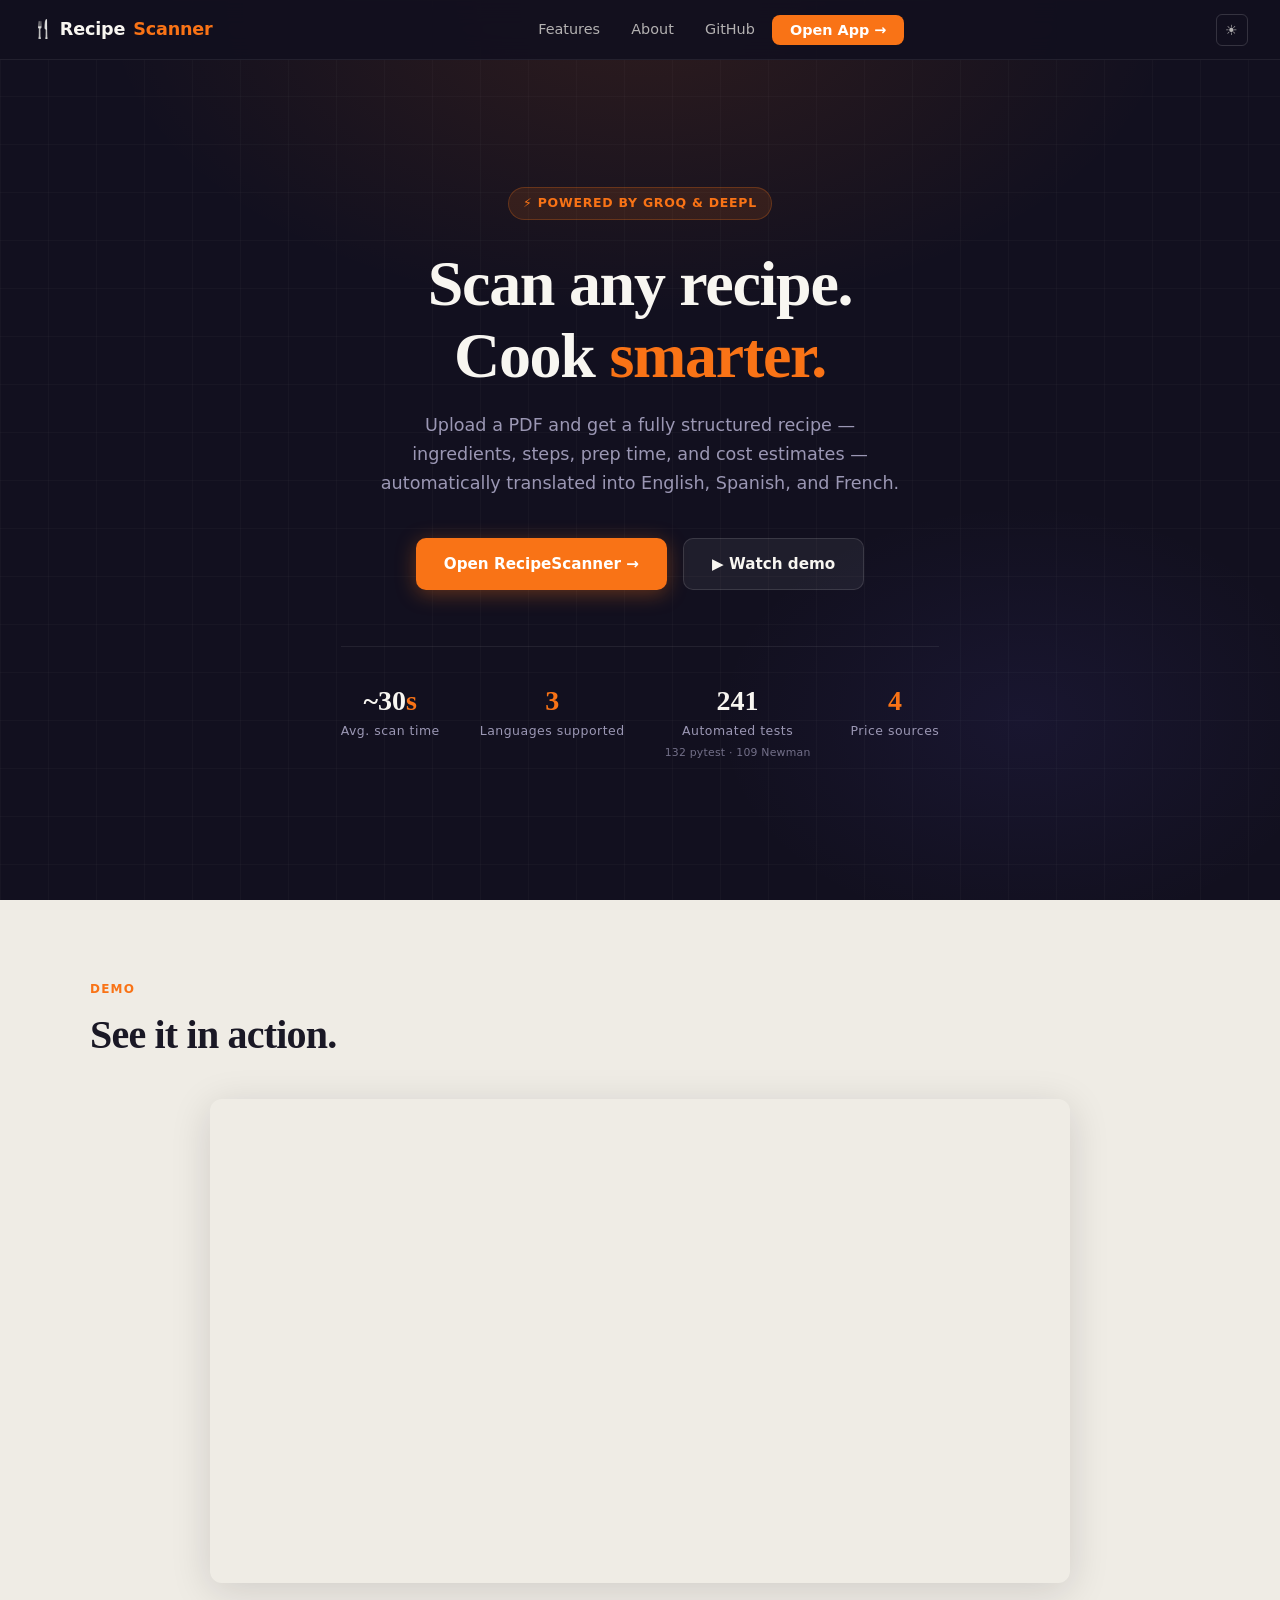
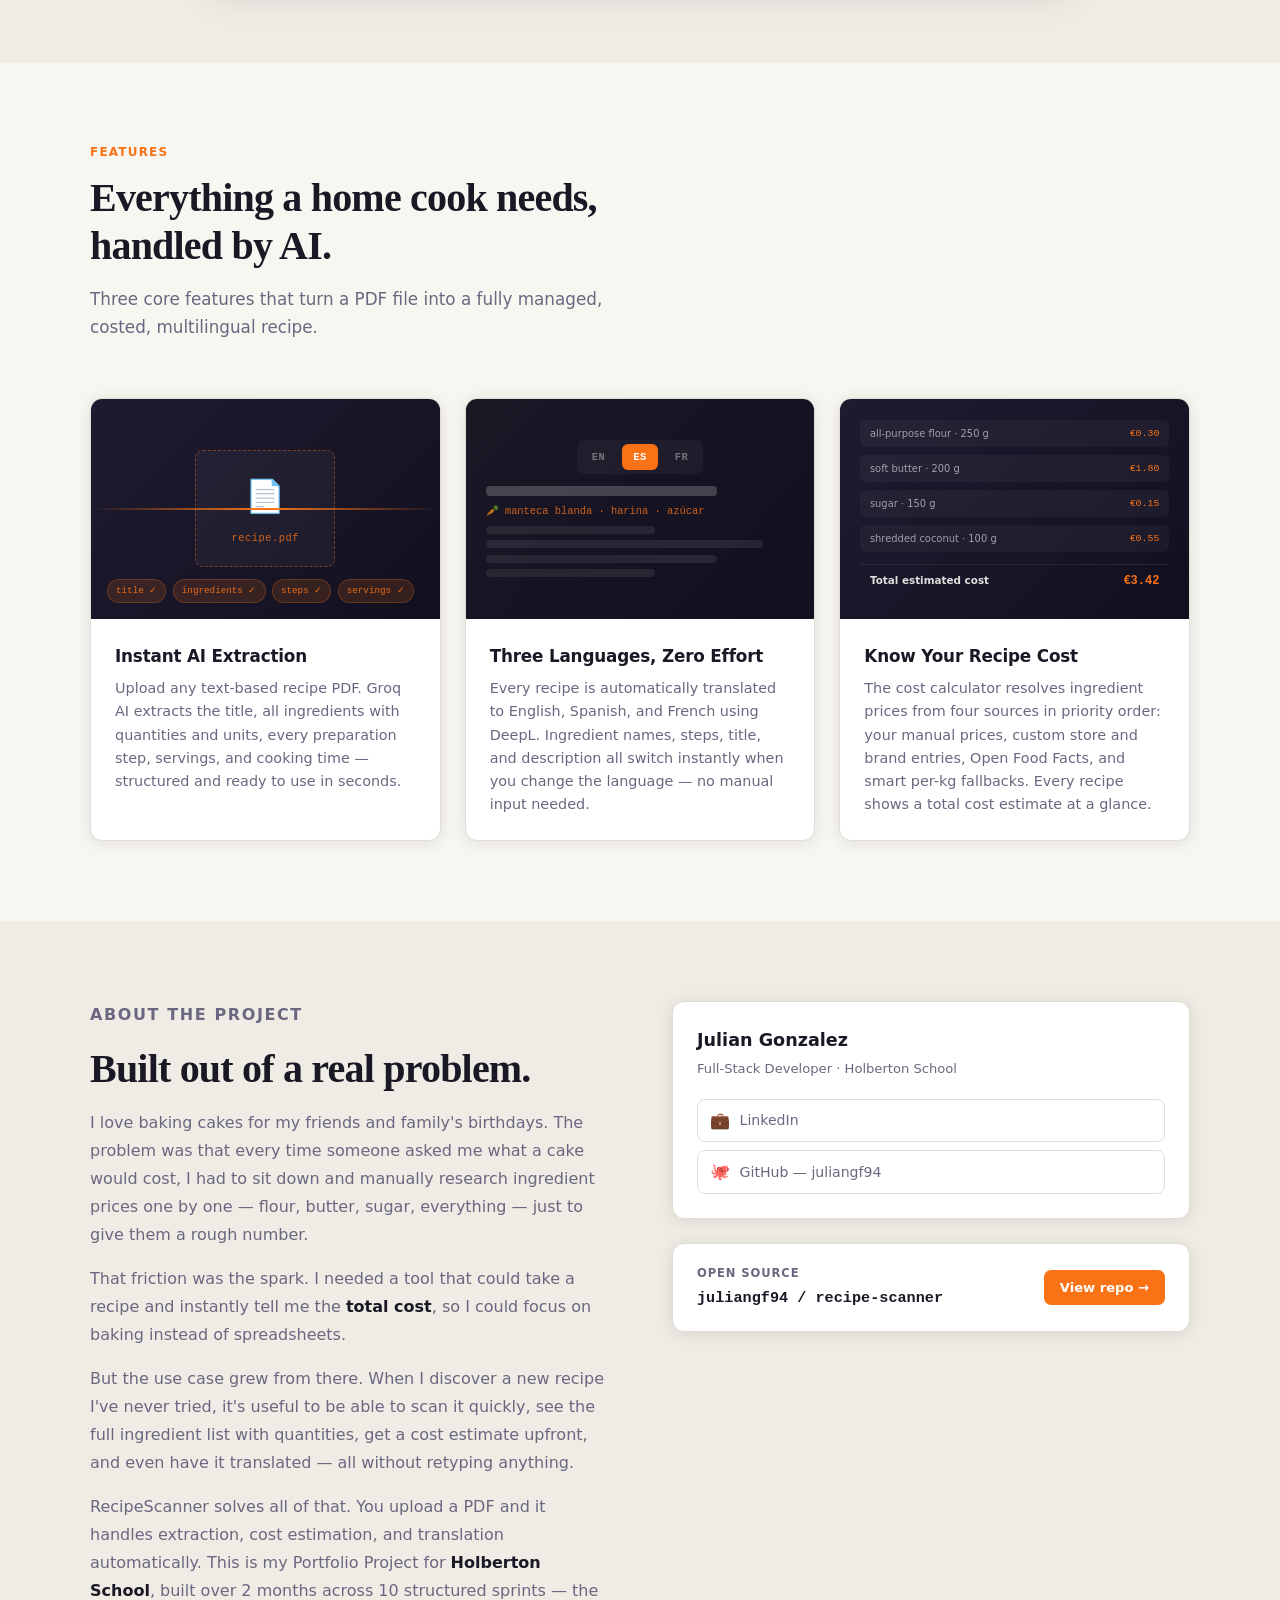
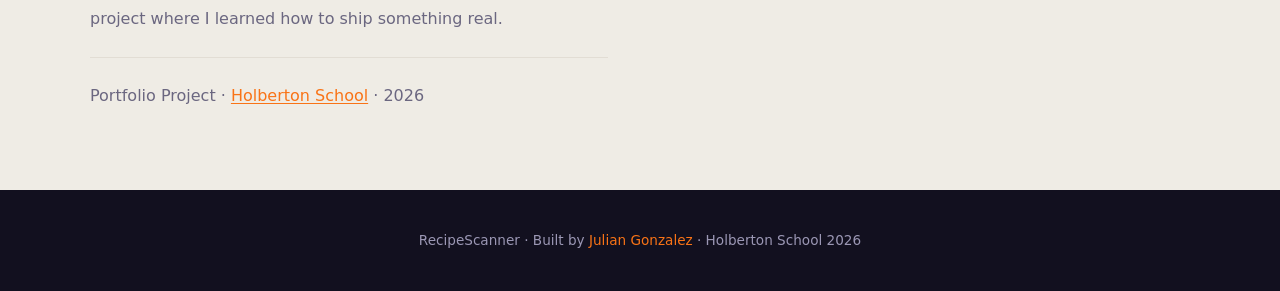
==== commit d01025d5: "docs: update all Groq model references from Llama 3.3 to openai/gpt-oss-120b - i18n.js: rename AI ba" ====
--- a/landing_page/index.html
+++ b/landing_page/index.html
@@ -4,7 +4,7 @@
   <meta charset="UTF-8">
   <meta name="viewport" content="width=device-width, initial-scale=1.0">
   <title>RecipeScanner — AI-Powered Recipe Management</title>
-  <meta name="description" content="Upload any recipe PDF and get a fully structured recipe with ingredients, steps, and cost estimates — in three languages. Powered by Llama 3.3.">
+  <meta name="description" content="Upload any recipe PDF and get a fully structured recipe with ingredients, steps, and cost estimates — in three languages. Powered by Groq AI.">
   <link rel="icon" href="data:image/svg+xml,<svg xmlns=%22http://www.w3.org/2000/svg%22 viewBox=%220 0 100 100%22><text y=%22.9em%22 font-size=%2290%22>🍽️</text></svg>">
   <link rel="stylesheet" href="style.css">
 </head>
@@ -109,7 +109,7 @@
           </div>
           <div class="feature-body">
             <h3>Instant AI Extraction</h3>
-            <p>Upload any text-based recipe PDF. Llama 3.3 extracts the title, all ingredients with quantities and units, every preparation step, servings, and cooking time — structured and ready to use in seconds.</p>
+            <p>Upload any text-based recipe PDF. Groq AI extracts the title, all ingredients with quantities and units, every preparation step, servings, and cooking time — structured and ready to use in seconds.</p>
           </div>
         </div>
 
